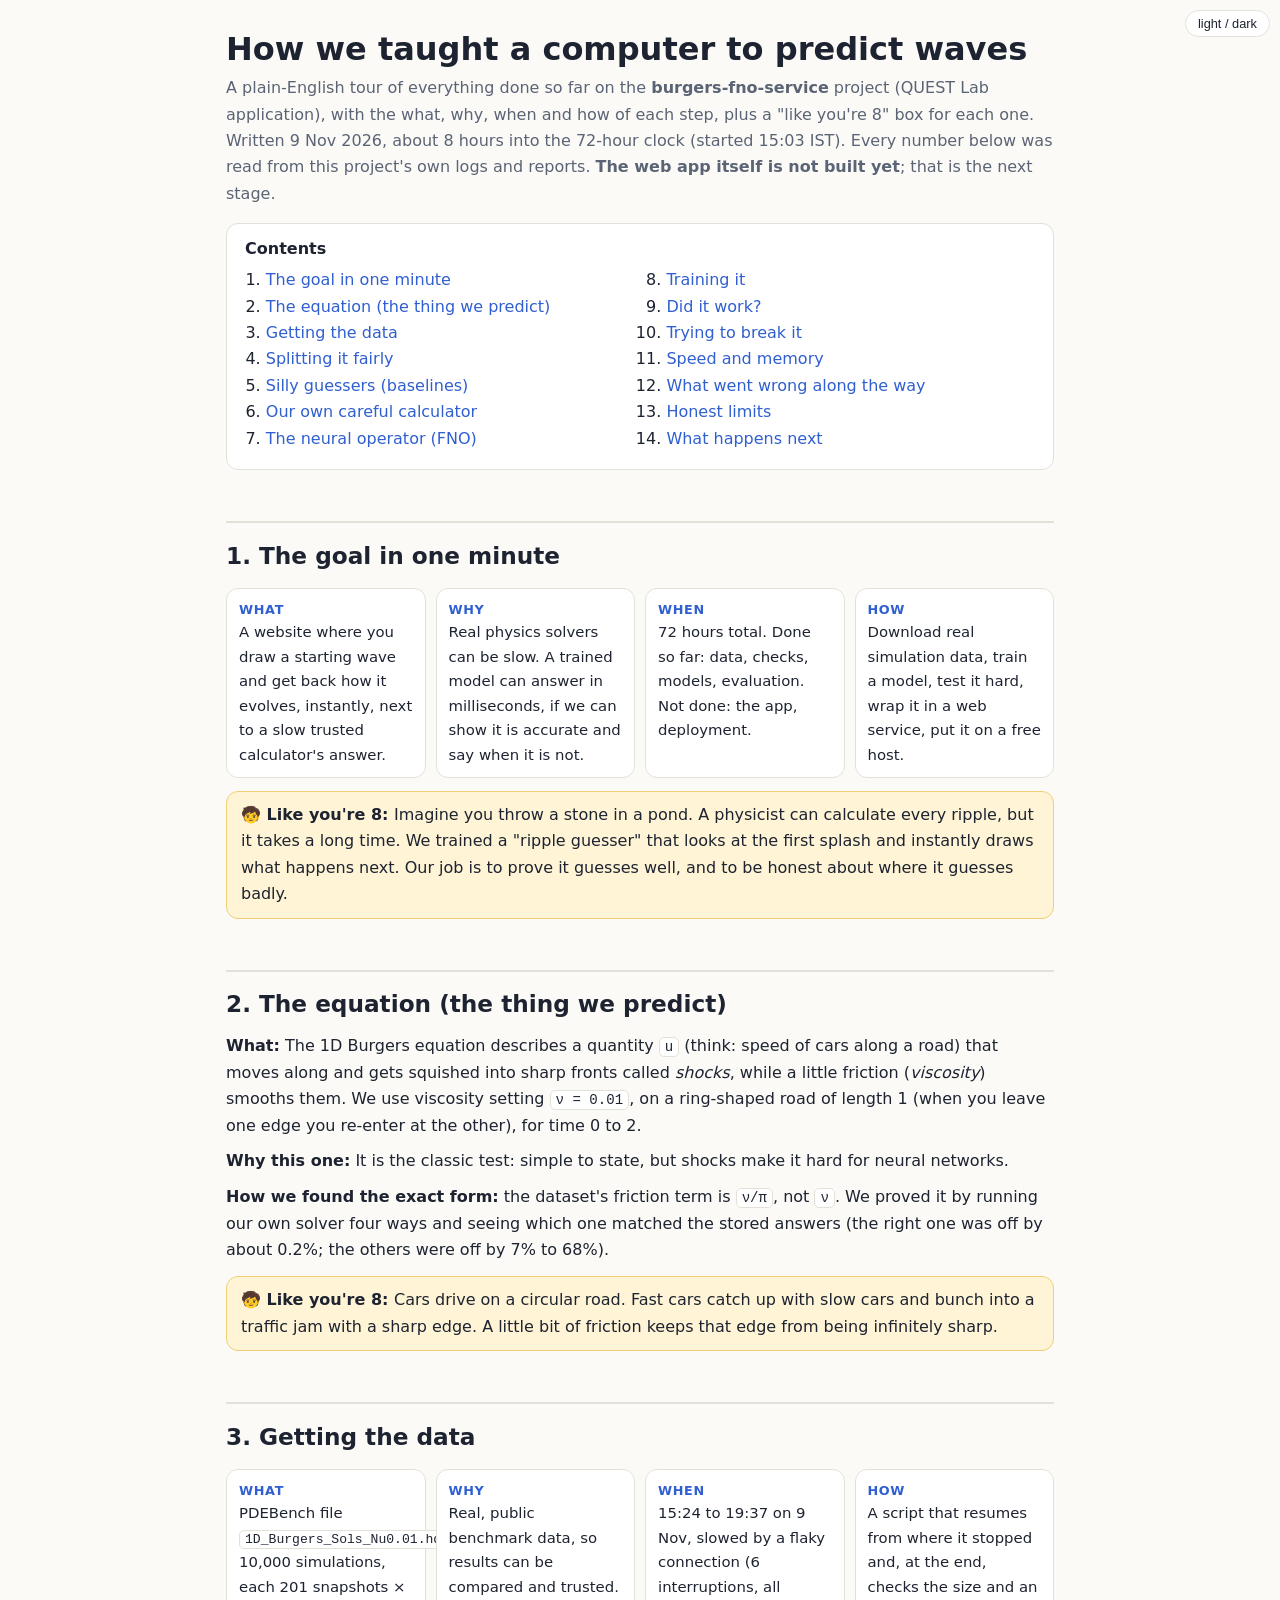
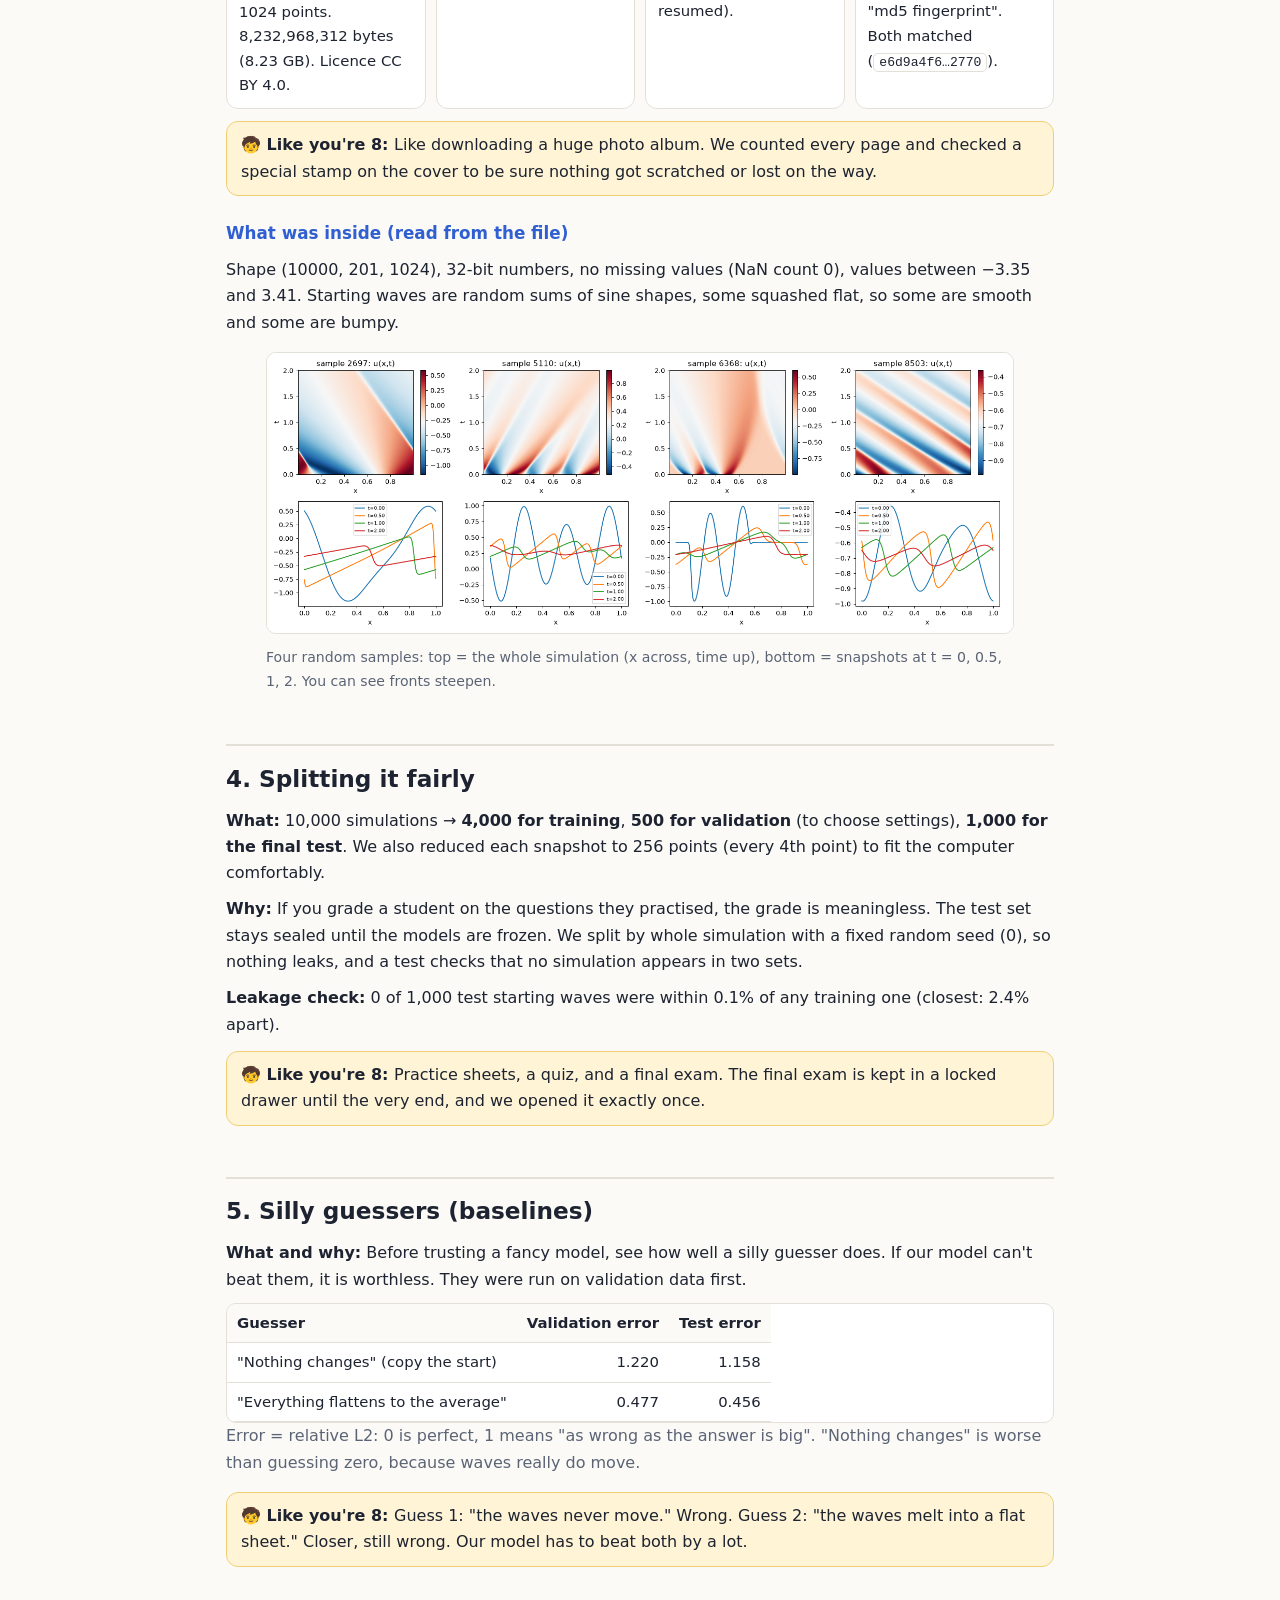
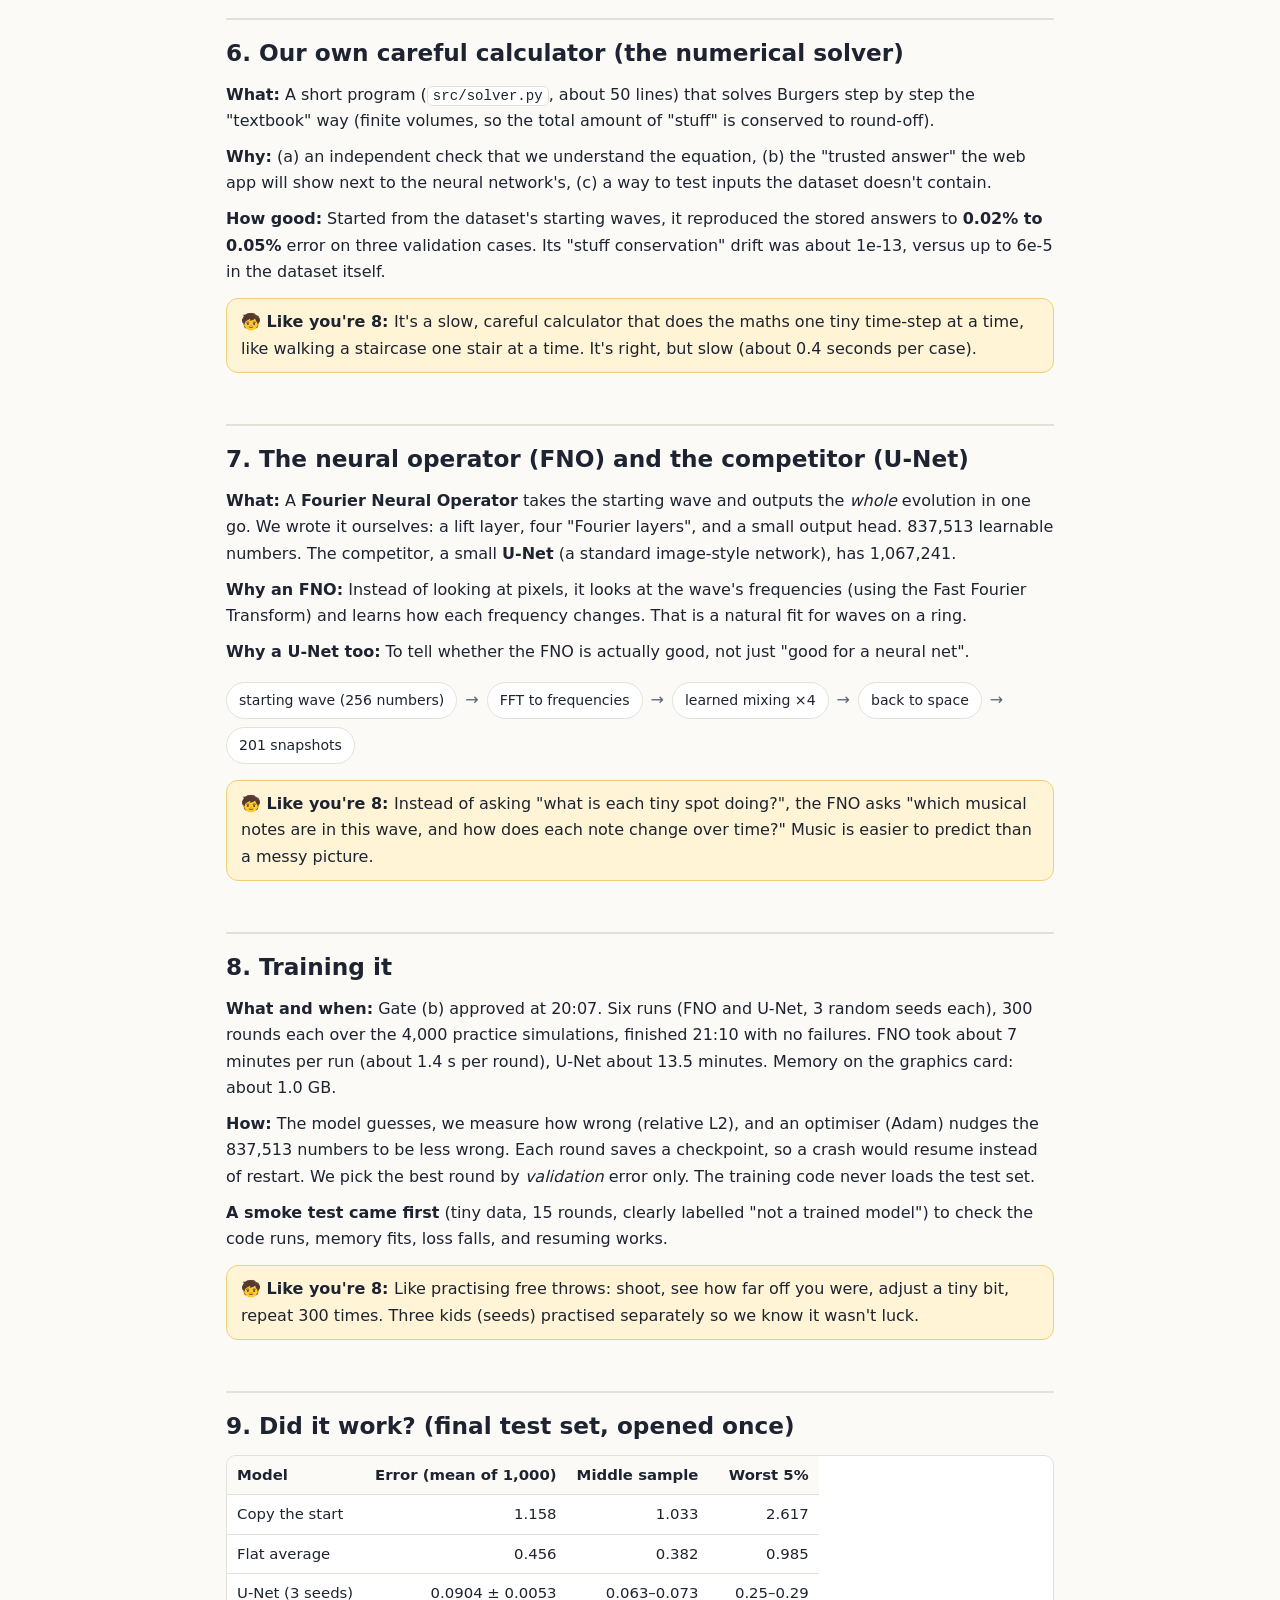
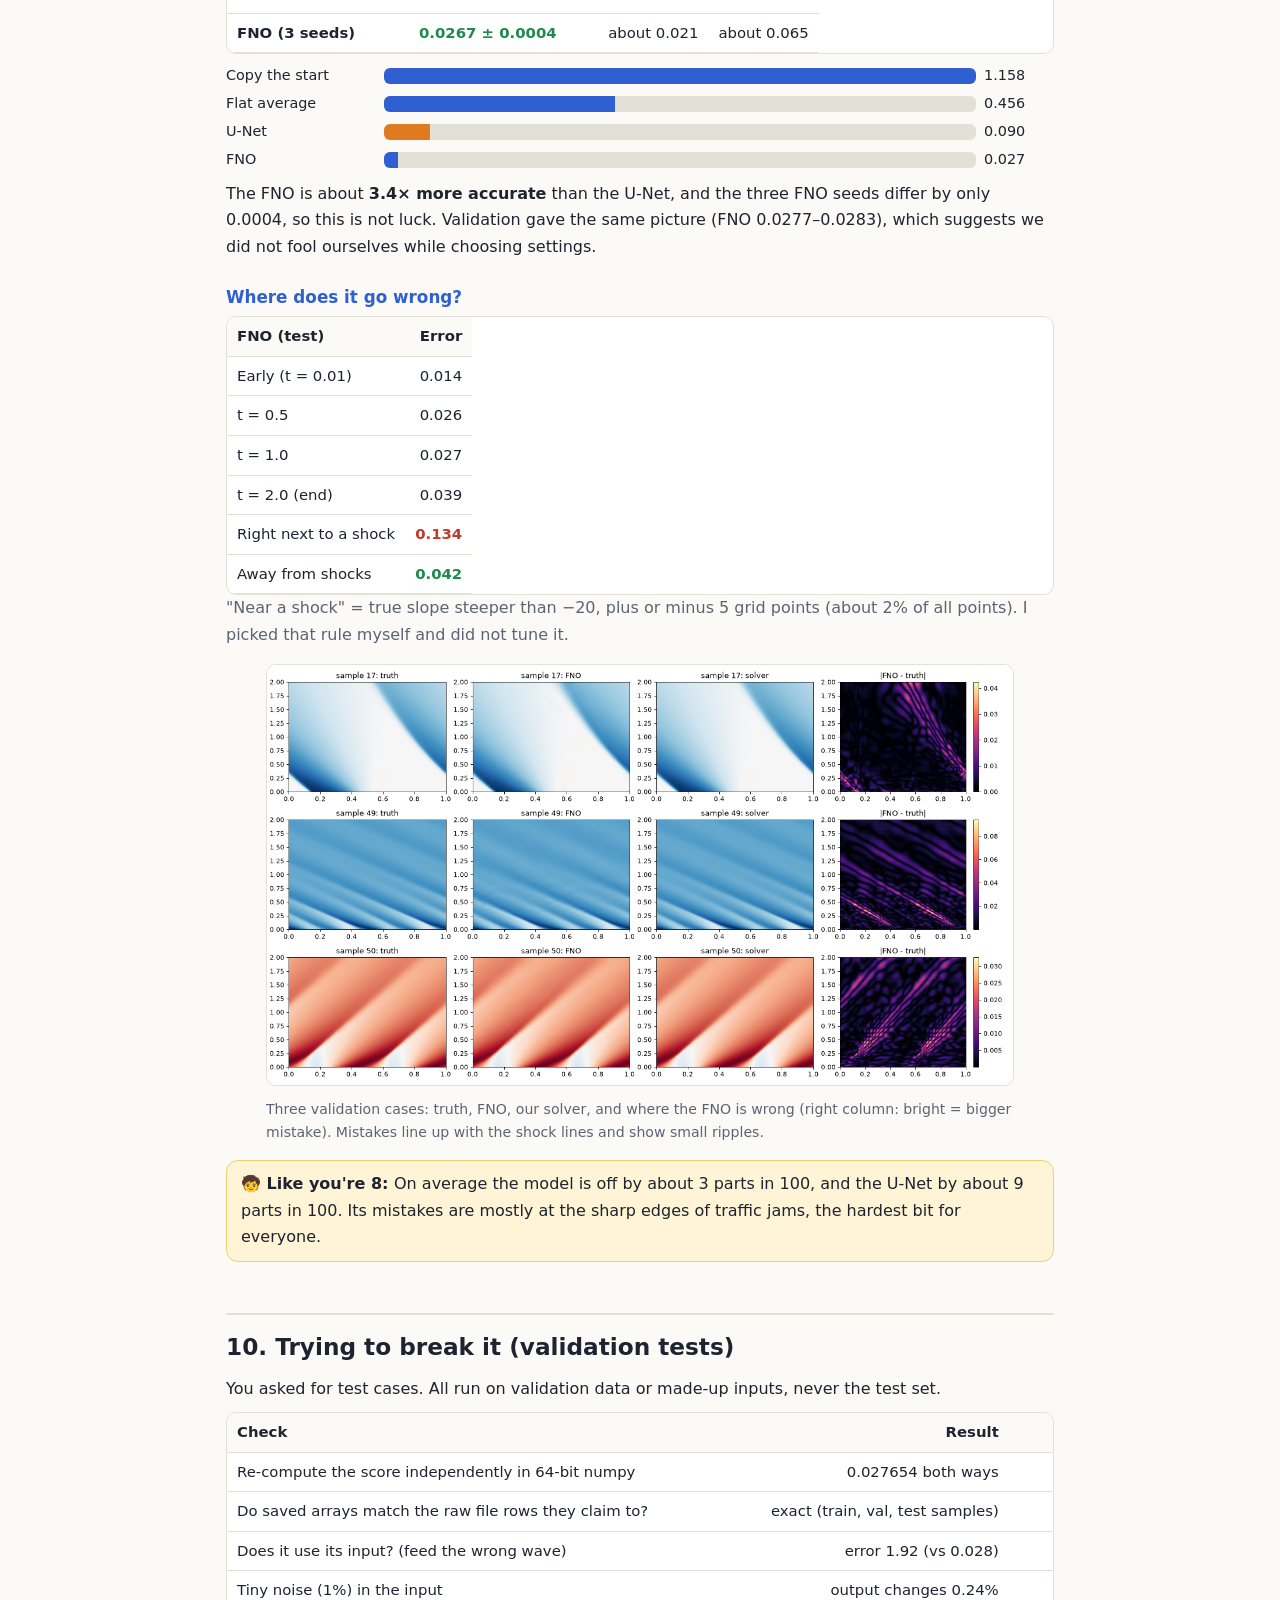
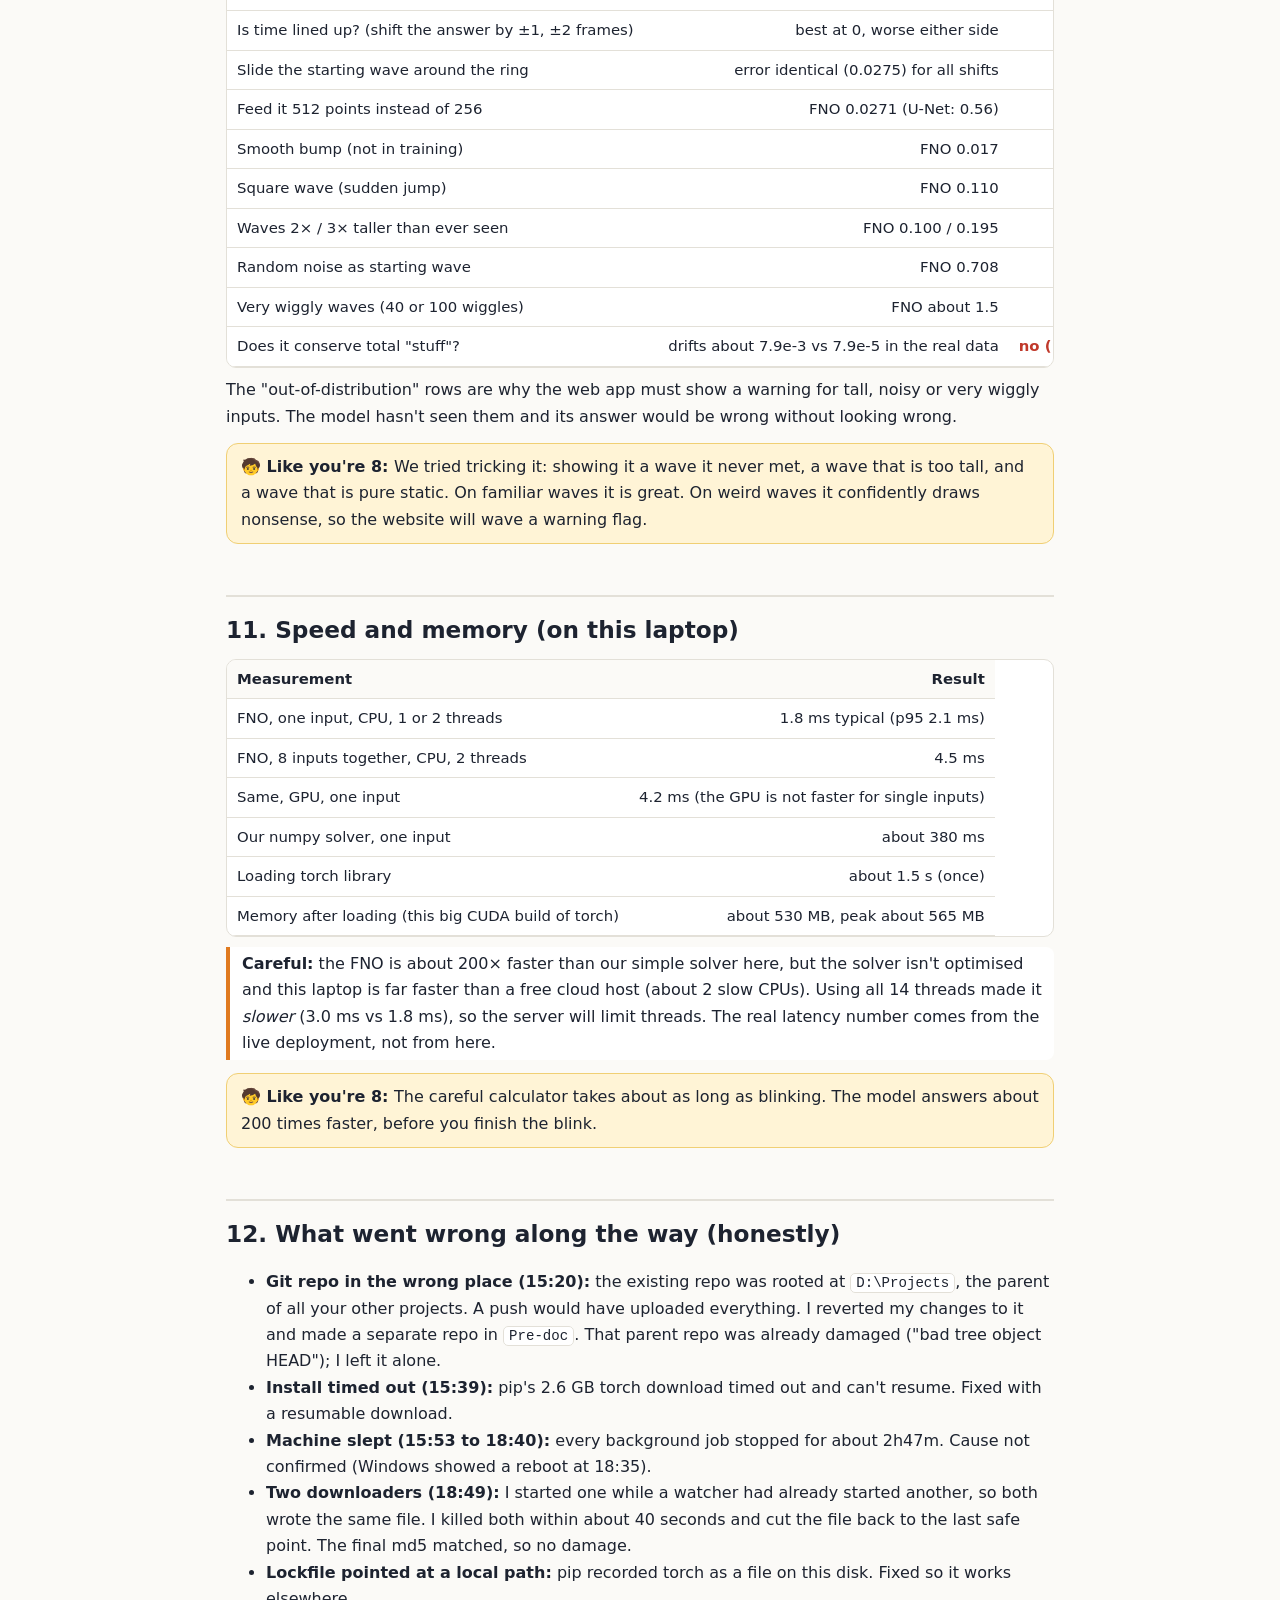
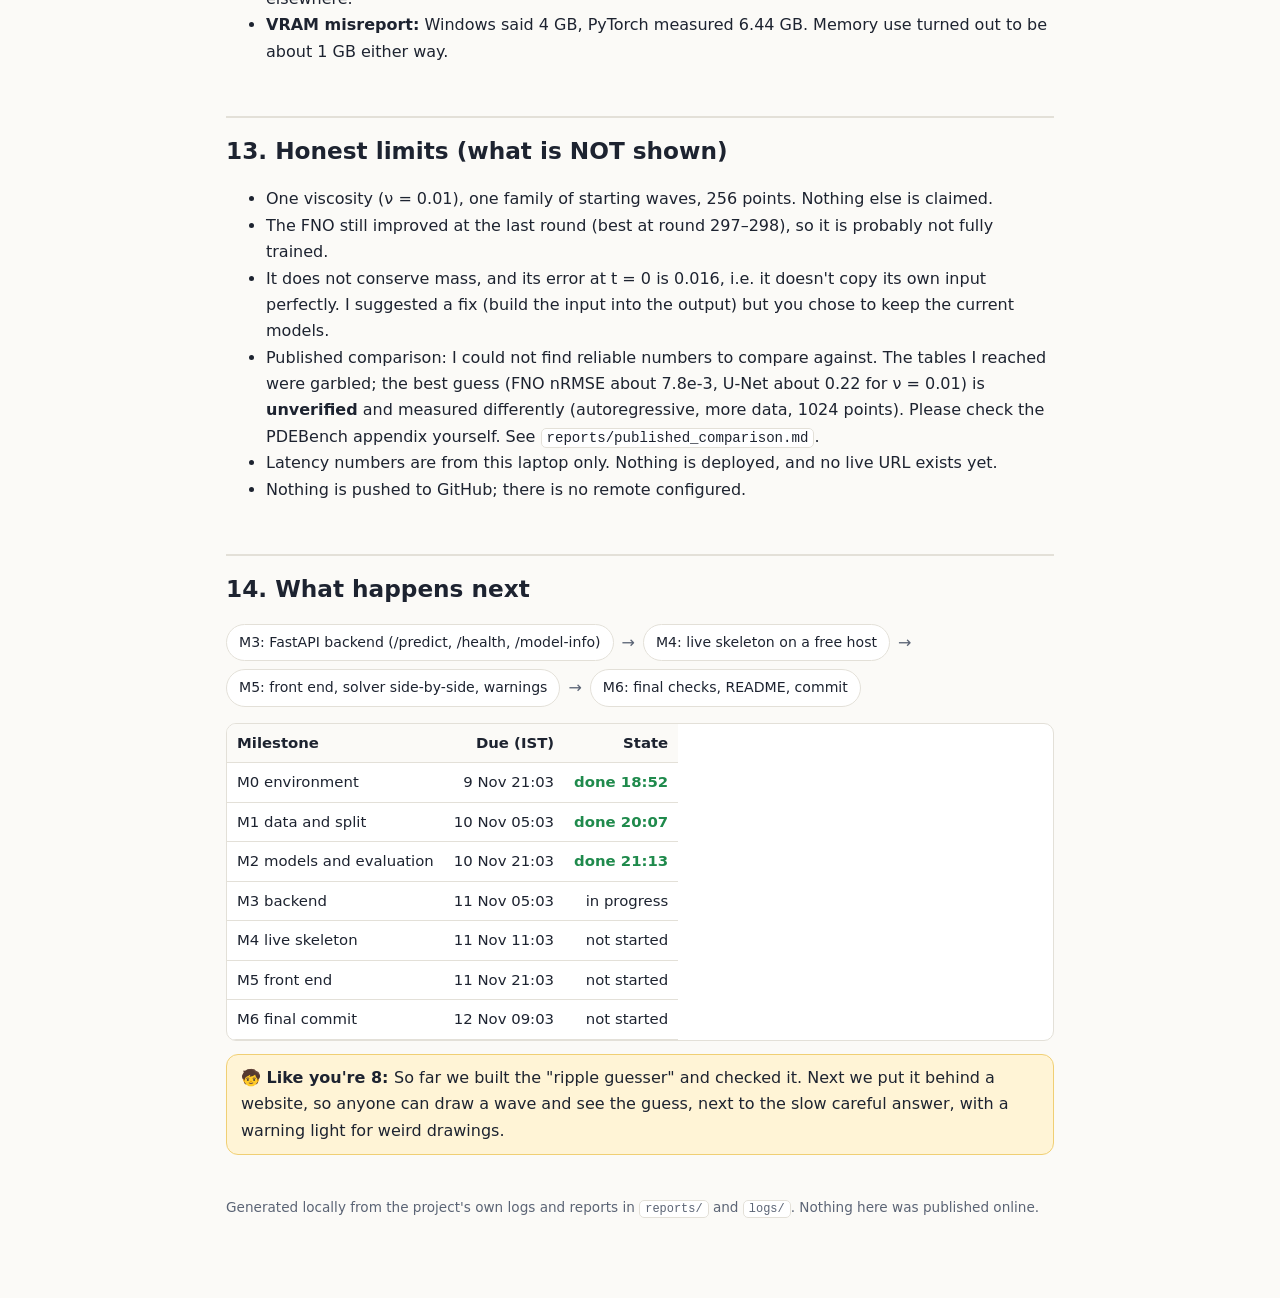
==== docs/process_explained.html @ 0c0c2212 "Add plain-English process explainer (docs/process_explained.html) Co-Authored-By: Claude Sonnet 5.5 " ====
<!doctype html>
<html lang="en">
<head>
<meta charset="utf-8">
<meta name="viewport" content="width=device-width, initial-scale=1">
<title>How We Taught a Computer to Predict Waves</title>
<style>
  :root{
    --bg:#fbfaf7; --card:#ffffff; --ink:#1d2330; --muted:#5b6475; --line:#e3e0d8;
    --brand:#2f5fd0; --brand2:#e07a1f; --good:#1f8a4c; --bad:#c0392b; --kid:#fff4d6; --kidline:#f0cf74;
  }
  @media (prefers-color-scheme: dark){
    :root:not([data-theme="light"]){
      --bg:#14171e; --card:#1c212b; --ink:#e9ecf3; --muted:#a2abbd; --line:#2e3646;
      --brand:#7aa2ff; --brand2:#f0a45a; --good:#5fd08e; --bad:#ff7d6e; --kid:#2b2616; --kidline:#6b5a1f;
    }
  }
  :root[data-theme="dark"]{
    --bg:#14171e; --card:#1c212b; --ink:#e9ecf3; --muted:#a2abbd; --line:#2e3646;
    --brand:#7aa2ff; --brand2:#f0a45a; --good:#5fd08e; --bad:#ff7d6e; --kid:#2b2616; --kidline:#6b5a1f;
  }
  *{box-sizing:border-box}
  body{margin:0;background:var(--bg);color:var(--ink);font:16px/1.65 system-ui,-apple-system,"Segoe UI",Roboto,sans-serif}
  .wrap{max-width:860px;margin:0 auto;padding:24px 16px 80px}
  h1{font-size:2rem;line-height:1.2;margin:.2em 0}
  h2{font-size:1.45rem;margin:2.2em 0 .4em;padding-top:.6em;border-top:2px solid var(--line)}
  h3{font-size:1.05rem;margin:1.4em 0 .3em;color:var(--brand)}
  p{margin:.6em 0}
  .sub{color:var(--muted);margin:0 0 1em}
  .toc{background:var(--card);border:1px solid var(--line);border-radius:12px;padding:12px 18px}
  .toc a{color:var(--brand);text-decoration:none} .toc a:hover{text-decoration:underline}
  .toc ol{margin:.3em 0;padding-left:1.3em;columns:2;column-gap:2em} @media (max-width:640px){.toc ol{columns:1}}
  .kid{background:var(--kid);border:1px solid var(--kidline);border-radius:12px;padding:10px 14px;margin:.8em 0}
  .kid::before{content:"🧒 Like you're 8: ";font-weight:700}
  .grid{display:grid;grid-template-columns:repeat(auto-fit,minmax(190px,1fr));gap:10px;margin:.8em 0}
  .w{background:var(--card);border:1px solid var(--line);border-radius:12px;padding:10px 12px;font-size:.93rem}
  .w b{display:block;color:var(--brand);font-size:.8rem;text-transform:uppercase;letter-spacing:.05em}
  table{border-collapse:collapse;width:100%;background:var(--card);border:1px solid var(--line);border-radius:10px;overflow:hidden;font-size:.93rem;display:block;overflow-x:auto}
  th,td{padding:7px 10px;border-bottom:1px solid var(--line);text-align:right;white-space:nowrap}
  th:first-child,td:first-child{text-align:left} th{background:var(--bg);font-weight:600}
  .good{color:var(--good);font-weight:600} .bad{color:var(--bad);font-weight:600}
  code{background:var(--card);border:1px solid var(--line);border-radius:5px;padding:1px 5px;font-size:.88em}
  .flow{display:flex;flex-wrap:wrap;gap:8px;align-items:center;margin:1em 0}
  .flow span{background:var(--card);border:1px solid var(--line);border-radius:999px;padding:6px 12px;font-size:.88rem}
  .flow i{color:var(--muted);font-style:normal}
  img{max-width:100%;border:1px solid var(--line);border-radius:10px;background:#fff}
  figcaption{color:var(--muted);font-size:.88rem;margin-top:4px}
  .bar{display:grid;grid-template-columns:150px 1fr 70px;gap:8px;align-items:center;margin:4px 0;font-size:.9rem}
  .bar div.t{background:var(--line);border-radius:6px;height:16px;overflow:hidden} .bar div.t div{height:100%;background:var(--brand)}
  .bar.o div.t div{background:var(--brand2)}
  .note{border-left:4px solid var(--brand2);padding:4px 12px;background:var(--card);border-radius:0 8px 8px 0}
  .theme{position:fixed;top:10px;right:10px;background:var(--card);color:var(--ink);border:1px solid var(--line);border-radius:999px;padding:5px 12px;cursor:pointer;font-size:.8rem}
  footer{color:var(--muted);font-size:.85rem;margin-top:3em}
</style>
</head>
<body>
<button class="theme" id="theme" aria-label="Toggle light or dark">light / dark</button>
<div class="wrap">

<h1>How we taught a computer to predict waves</h1>
<p class="sub">A plain-English tour of everything done so far on the <b>burgers-fno-service</b> project (QUEST Lab application), with the what, why, when and how of each step, plus a "like you're 8" box for each one.
Written 9 Nov 2026, about 8 hours into the 72-hour clock (started 15:03 IST). Every number below was read from this project's own logs and reports. <b>The web app itself is not built yet</b>; that is the next stage.</p>

<nav class="toc"><b>Contents</b>
<ol>
<li><a href="#goal">The goal in one minute</a></li>
<li><a href="#equation">The equation (the thing we predict)</a></li>
<li><a href="#data">Getting the data</a></li>
<li><a href="#split">Splitting it fairly</a></li>
<li><a href="#baselines">Silly guessers (baselines)</a></li>
<li><a href="#solver">Our own careful calculator</a></li>
<li><a href="#fno">The neural operator (FNO)</a></li>
<li><a href="#train">Training it</a></li>
<li><a href="#results">Did it work?</a></li>
<li><a href="#tests">Trying to break it</a></li>
<li><a href="#speed">Speed and memory</a></li>
<li><a href="#wrong">What went wrong along the way</a></li>
<li><a href="#limits">Honest limits</a></li>
<li><a href="#next">What happens next</a></li>
</ol></nav>

<h2 id="goal">1. The goal in one minute</h2>
<div class="grid">
  <div class="w"><b>What</b>A website where you draw a starting wave and get back how it evolves, instantly, next to a slow trusted calculator's answer.</div>
  <div class="w"><b>Why</b>Real physics solvers can be slow. A trained model can answer in milliseconds, if we can show it is accurate and say when it is not.</div>
  <div class="w"><b>When</b>72 hours total. Done so far: data, checks, models, evaluation. Not done: the app, deployment.</div>
  <div class="w"><b>How</b>Download real simulation data, train a model, test it hard, wrap it in a web service, put it on a free host.</div>
</div>
<div class="kid">Imagine you throw a stone in a pond. A physicist can calculate every ripple, but it takes a long time. We trained a "ripple guesser" that looks at the first splash and instantly draws what happens next. Our job is to prove it guesses well, and to be honest about where it guesses badly.</div>

<h2 id="equation">2. The equation (the thing we predict)</h2>
<p><b>What:</b> The 1D Burgers equation describes a quantity <code>u</code> (think: speed of cars along a road) that moves along and gets squished into sharp fronts called <em>shocks</em>, while a little friction (<em>viscosity</em>) smooths them. We use viscosity setting <code>ν = 0.01</code>, on a ring-shaped road of length 1 (when you leave one edge you re-enter at the other), for time 0 to 2.</p>
<p><b>Why this one:</b> It is the classic test: simple to state, but shocks make it hard for neural networks.</p>
<p><b>How we found the exact form:</b> the dataset's friction term is <code>ν/π</code>, not <code>ν</code>. We proved it by running our own solver four ways and seeing which one matched the stored answers (the right one was off by about 0.2%; the others were off by 7% to 68%).</p>
<div class="kid">Cars drive on a circular road. Fast cars catch up with slow cars and bunch into a traffic jam with a sharp edge. A little bit of friction keeps that edge from being infinitely sharp.</div>

<h2 id="data">3. Getting the data</h2>
<div class="grid">
  <div class="w"><b>What</b>PDEBench file <code>1D_Burgers_Sols_Nu0.01.hdf5</code>: 10,000 simulations, each 201 snapshots × 1024 points. 8,232,968,312 bytes (8.23 GB). Licence CC BY 4.0.</div>
  <div class="w"><b>Why</b>Real, public benchmark data, so results can be compared and trusted.</div>
  <div class="w"><b>When</b>15:24 to 19:37 on 9 Nov, slowed by a flaky connection (6 interruptions, all resumed).</div>
  <div class="w"><b>How</b>A script that resumes from where it stopped and, at the end, checks the size and an "md5 fingerprint". Both matched (<code>e6d9a4f6…2770</code>).</div>
</div>
<div class="kid">Like downloading a huge photo album. We counted every page and checked a special stamp on the cover to be sure nothing got scratched or lost on the way.</div>
<h3>What was inside (read from the file)</h3>
<p>Shape (10000, 201, 1024), 32-bit numbers, no missing values (NaN count 0), values between −3.35 and 3.41. Starting waves are random sums of sine shapes, some squashed flat, so some are smooth and some are bumpy.</p>
<figure><img src="../reports/samples.png" alt="four example simulations as colour maps with time going up"><figcaption>Four random samples: top = the whole simulation (x across, time up), bottom = snapshots at t = 0, 0.5, 1, 2. You can see fronts steepen.</figcaption></figure>

<h2 id="split">4. Splitting it fairly</h2>
<p><b>What:</b> 10,000 simulations → <b>4,000 for training</b>, <b>500 for validation</b> (to choose settings), <b>1,000 for the final test</b>. We also reduced each snapshot to 256 points (every 4th point) to fit the computer comfortably.</p>
<p><b>Why:</b> If you grade a student on the questions they practised, the grade is meaningless. The test set stays sealed until the models are frozen. We split by whole simulation with a fixed random seed (0), so nothing leaks, and a test checks that no simulation appears in two sets.</p>
<p><b>Leakage check:</b> 0 of 1,000 test starting waves were within 0.1% of any training one (closest: 2.4% apart).</p>
<div class="kid">Practice sheets, a quiz, and a final exam. The final exam is kept in a locked drawer until the very end, and we opened it exactly once.</div>

<h2 id="baselines">5. Silly guessers (baselines)</h2>
<p><b>What and why:</b> Before trusting a fancy model, see how well a silly guesser does. If our model can't beat them, it is worthless. They were run on validation data first.</p>
<table><tr><th>Guesser</th><th>Validation error</th><th>Test error</th></tr>
<tr><td>"Nothing changes" (copy the start)</td><td>1.220</td><td>1.158</td></tr>
<tr><td>"Everything flattens to the average"</td><td>0.477</td><td>0.456</td></tr></table>
<p class="sub">Error = relative L2: 0 is perfect, 1 means "as wrong as the answer is big". "Nothing changes" is worse than guessing zero, because waves really do move.</p>
<div class="kid">Guess 1: "the waves never move." Wrong. Guess 2: "the waves melt into a flat sheet." Closer, still wrong. Our model has to beat both by a lot.</div>

<h2 id="solver">6. Our own careful calculator (the numerical solver)</h2>
<p><b>What:</b> A short program (<code>src/solver.py</code>, about 50 lines) that solves Burgers step by step the "textbook" way (finite volumes, so the total amount of "stuff" is conserved to round-off).</p>
<p><b>Why:</b> (a) an independent check that we understand the equation, (b) the "trusted answer" the web app will show next to the neural network's, (c) a way to test inputs the dataset doesn't contain.</p>
<p><b>How good:</b> Started from the dataset's starting waves, it reproduced the stored answers to <b>0.02% to 0.05%</b> error on three validation cases. Its "stuff conservation" drift was about 1e-13, versus up to 6e-5 in the dataset itself.</p>
<div class="kid">It's a slow, careful calculator that does the maths one tiny time-step at a time, like walking a staircase one stair at a time. It's right, but slow (about 0.4 seconds per case).</div>

<h2 id="fno">7. The neural operator (FNO) and the competitor (U-Net)</h2>
<p><b>What:</b> A <b>Fourier Neural Operator</b> takes the starting wave and outputs the <em>whole</em> evolution in one go. We wrote it ourselves: a lift layer, four "Fourier layers", and a small output head. 837,513 learnable numbers. The competitor, a small <b>U-Net</b> (a standard image-style network), has 1,067,241.</p>
<p><b>Why an FNO:</b> Instead of looking at pixels, it looks at the wave's frequencies (using the Fast Fourier Transform) and learns how each frequency changes. That is a natural fit for waves on a ring.</p>
<p><b>Why a U-Net too:</b> To tell whether the FNO is actually good, not just "good for a neural net".</p>
<div class="flow"><span>starting wave (256 numbers)</span><i>→</i><span>FFT to frequencies</span><i>→</i><span>learned mixing ×4</span><i>→</i><span>back to space</span><i>→</i><span>201 snapshots</span></div>
<div class="kid">Instead of asking "what is each tiny spot doing?", the FNO asks "which musical notes are in this wave, and how does each note change over time?" Music is easier to predict than a messy picture.</div>

<h2 id="train">8. Training it</h2>
<p><b>What and when:</b> Gate (b) approved at 20:07. Six runs (FNO and U-Net, 3 random seeds each), 300 rounds each over the 4,000 practice simulations, finished 21:10 with no failures. FNO took about 7 minutes per run (about 1.4 s per round), U-Net about 13.5 minutes. Memory on the graphics card: about 1.0 GB.</p>
<p><b>How:</b> The model guesses, we measure how wrong (relative L2), and an optimiser (Adam) nudges the 837,513 numbers to be less wrong. Each round saves a checkpoint, so a crash would resume instead of restart. We pick the best round by <em>validation</em> error only. The training code never loads the test set.</p>
<p><b>A smoke test came first</b> (tiny data, 15 rounds, clearly labelled "not a trained model") to check the code runs, memory fits, loss falls, and resuming works.</p>
<div class="kid">Like practising free throws: shoot, see how far off you were, adjust a tiny bit, repeat 300 times. Three kids (seeds) practised separately so we know it wasn't luck.</div>

<h2 id="results">9. Did it work? (final test set, opened once)</h2>
<table>
<tr><th>Model</th><th>Error (mean of 1,000)</th><th>Middle sample</th><th>Worst 5%</th></tr>
<tr><td>Copy the start</td><td>1.158</td><td>1.033</td><td>2.617</td></tr>
<tr><td>Flat average</td><td>0.456</td><td>0.382</td><td>0.985</td></tr>
<tr><td>U-Net (3 seeds)</td><td>0.0904 ± 0.0053</td><td>0.063–0.073</td><td>0.25–0.29</td></tr>
<tr><td><b>FNO (3 seeds)</b></td><td class="good">0.0267 ± 0.0004</td><td>about 0.021</td><td>about 0.065</td></tr>
</table>
<div style="margin-top:10px">
<div class="bar"><span>Copy the start</span><div class="t"><div style="width:100%"></div></div><span>1.158</span></div>
<div class="bar"><span>Flat average</span><div class="t"><div style="width:39%"></div></div><span>0.456</span></div>
<div class="bar o"><span>U-Net</span><div class="t"><div style="width:7.8%"></div></div><span>0.090</span></div>
<div class="bar"><span>FNO</span><div class="t"><div style="width:2.3%"></div></div><span>0.027</span></div>
</div>
<p>The FNO is about <b>3.4× more accurate</b> than the U-Net, and the three FNO seeds differ by only 0.0004, so this is not luck. Validation gave the same picture (FNO 0.0277–0.0283), which suggests we did not fool ourselves while choosing settings.</p>
<h3>Where does it go wrong?</h3>
<table>
<tr><th>FNO (test)</th><th>Error</th></tr>
<tr><td>Early (t = 0.01)</td><td>0.014</td></tr><tr><td>t = 0.5</td><td>0.026</td></tr><tr><td>t = 1.0</td><td>0.027</td></tr><tr><td>t = 2.0 (end)</td><td>0.039</td></tr>
<tr><td>Right next to a shock</td><td class="bad">0.134</td></tr><tr><td>Away from shocks</td><td class="good">0.042</td></tr>
</table>
<p class="sub">"Near a shock" = true slope steeper than −20, plus or minus 5 grid points (about 2% of all points). I picked that rule myself and did not tune it.</p>
<figure><img src="../reports/spotcheck.png" alt="truth, FNO, solver and error for three validation samples"><figcaption>Three validation cases: truth, FNO, our solver, and where the FNO is wrong (right column: bright = bigger mistake). Mistakes line up with the shock lines and show small ripples.</figcaption></figure>
<div class="kid">On average the model is off by about 3 parts in 100, and the U-Net by about 9 parts in 100. Its mistakes are mostly at the sharp edges of traffic jams, the hardest bit for everyone.</div>

<h2 id="tests">10. Trying to break it (validation tests)</h2>
<p>You asked for test cases. All run on validation data or made-up inputs, never the test set.</p>
<table>
<tr><th>Check</th><th>Result</th><th>Verdict</th></tr>
<tr><td>Re-compute the score independently in 64-bit numpy</td><td>0.027654 both ways</td><td class="good">pass</td></tr>
<tr><td>Do saved arrays match the raw file rows they claim to?</td><td>exact (train, val, test samples)</td><td class="good">pass</td></tr>
<tr><td>Does it use its input? (feed the wrong wave)</td><td>error 1.92 (vs 0.028)</td><td class="good">pass</td></tr>
<tr><td>Tiny noise (1%) in the input</td><td>output changes 0.24%</td><td class="good">stable</td></tr>
<tr><td>Is time lined up? (shift the answer by ±1, ±2 frames)</td><td>best at 0, worse either side</td><td class="good">pass</td></tr>
<tr><td>Slide the starting wave around the ring</td><td>error identical (0.0275) for all shifts</td><td class="good">pass</td></tr>
<tr><td>Feed it 512 points instead of 256</td><td>FNO 0.0271 (U-Net: 0.56)</td><td class="good">FNO fine</td></tr>
<tr><td>Smooth bump (not in training)</td><td>FNO 0.017</td><td class="good">fine</td></tr>
<tr><td>Square wave (sudden jump)</td><td>FNO 0.110</td><td class="bad">4× worse</td></tr>
<tr><td>Waves 2× / 3× taller than ever seen</td><td>FNO 0.100 / 0.195</td><td class="bad">degrades</td></tr>
<tr><td>Random noise as starting wave</td><td>FNO 0.708</td><td class="bad">fails</td></tr>
<tr><td>Very wiggly waves (40 or 100 wiggles)</td><td>FNO about 1.5</td><td class="bad">fails badly</td></tr>
<tr><td>Does it conserve total "stuff"?</td><td>drifts about 7.9e-3 vs 7.9e-5 in the real data</td><td class="bad">no (100× more drift)</td></tr>
</table>
<p>The "out-of-distribution" rows are why the web app must show a warning for tall, noisy or very wiggly inputs. The model hasn't seen them and its answer would be wrong without looking wrong.</p>
<div class="kid">We tried tricking it: showing it a wave it never met, a wave that is too tall, and a wave that is pure static. On familiar waves it is great. On weird waves it confidently draws nonsense, so the website will wave a warning flag.</div>

<h2 id="speed">11. Speed and memory (on this laptop)</h2>
<table>
<tr><th>Measurement</th><th>Result</th></tr>
<tr><td>FNO, one input, CPU, 1 or 2 threads</td><td>1.8 ms typical (p95 2.1 ms)</td></tr>
<tr><td>FNO, 8 inputs together, CPU, 2 threads</td><td>4.5 ms</td></tr>
<tr><td>Same, GPU, one input</td><td>4.2 ms (the GPU is not faster for single inputs)</td></tr>
<tr><td>Our numpy solver, one input</td><td>about 380 ms</td></tr>
<tr><td>Loading torch library</td><td>about 1.5 s (once)</td></tr>
<tr><td>Memory after loading (this big CUDA build of torch)</td><td>about 530 MB, peak about 565 MB</td></tr>
</table>
<p class="note"><b>Careful:</b> the FNO is about 200× faster than our simple solver here, but the solver isn't optimised and this laptop is far faster than a free cloud host (about 2 slow CPUs). Using all 14 threads made it <em>slower</em> (3.0 ms vs 1.8 ms), so the server will limit threads. The real latency number comes from the live deployment, not from here.</p>
<div class="kid">The careful calculator takes about as long as blinking. The model answers about 200 times faster, before you finish the blink.</div>

<h2 id="wrong">12. What went wrong along the way (honestly)</h2>
<ul>
<li><b>Git repo in the wrong place (15:20):</b> the existing repo was rooted at <code>D:\Projects</code>, the parent of all your other projects. A push would have uploaded everything. I reverted my changes to it and made a separate repo in <code>Pre-doc</code>. That parent repo was already damaged ("bad tree object HEAD"); I left it alone.</li>
<li><b>Install timed out (15:39):</b> pip's 2.6 GB torch download timed out and can't resume. Fixed with a resumable download.</li>
<li><b>Machine slept (15:53 to 18:40):</b> every background job stopped for about 2h47m. Cause not confirmed (Windows showed a reboot at 18:35).</li>
<li><b>Two downloaders (18:49):</b> I started one while a watcher had already started another, so both wrote the same file. I killed both within about 40 seconds and cut the file back to the last safe point. The final md5 matched, so no damage.</li>
<li><b>Lockfile pointed at a local path:</b> pip recorded torch as a file on this disk. Fixed so it works elsewhere.</li>
<li><b>VRAM misreport:</b> Windows said 4 GB, PyTorch measured 6.44 GB. Memory use turned out to be about 1 GB either way.</li>
</ul>

<h2 id="limits">13. Honest limits (what is NOT shown)</h2>
<ul>
<li>One viscosity (ν = 0.01), one family of starting waves, 256 points. Nothing else is claimed.</li>
<li>The FNO still improved at the last round (best at round 297–298), so it is probably not fully trained.</li>
<li>It does not conserve mass, and its error at t = 0 is 0.016, i.e. it doesn't copy its own input perfectly. I suggested a fix (build the input into the output) but you chose to keep the current models.</li>
<li>Published comparison: I could not find reliable numbers to compare against. The tables I reached were garbled; the best guess (FNO nRMSE about 7.8e-3, U-Net about 0.22 for ν = 0.01) is <b>unverified</b> and measured differently (autoregressive, more data, 1024 points). Please check the PDEBench appendix yourself. See <code>reports/published_comparison.md</code>.</li>
<li>Latency numbers are from this laptop only. Nothing is deployed, and no live URL exists yet.</li>
<li>Nothing is pushed to GitHub; there is no remote configured.</li>
</ul>

<h2 id="next">14. What happens next</h2>
<div class="flow"><span>M3: FastAPI backend (/predict, /health, /model-info)</span><i>→</i><span>M4: live skeleton on a free host</span><i>→</i><span>M5: front end, solver side-by-side, warnings</span><i>→</i><span>M6: final checks, README, commit</span></div>
<table><tr><th>Milestone</th><th>Due (IST)</th><th>State</th></tr>
<tr><td>M0 environment</td><td>9 Nov 21:03</td><td class="good">done 18:52</td></tr>
<tr><td>M1 data and split</td><td>10 Nov 05:03</td><td class="good">done 20:07</td></tr>
<tr><td>M2 models and evaluation</td><td>10 Nov 21:03</td><td class="good">done 21:13</td></tr>
<tr><td>M3 backend</td><td>11 Nov 05:03</td><td>in progress</td></tr>
<tr><td>M4 live skeleton</td><td>11 Nov 11:03</td><td>not started</td></tr>
<tr><td>M5 front end</td><td>11 Nov 21:03</td><td>not started</td></tr>
<tr><td>M6 final commit</td><td>12 Nov 09:03</td><td>not started</td></tr></table>
<div class="kid">So far we built the "ripple guesser" and checked it. Next we put it behind a website, so anyone can draw a wave and see the guess, next to the slow careful answer, with a warning light for weird drawings.</div>

<footer>Generated locally from the project's own logs and reports in <code>reports/</code> and <code>logs/</code>. Nothing here was published online.</footer>
</div>
<script>
  (function(){
    var b=document.getElementById('theme'), r=document.documentElement;
    try{var s=localStorage.getItem('theme'); if(s) r.setAttribute('data-theme',s);}catch(e){}
    b.addEventListener('click',function(){
      var dark = r.getAttribute('data-theme')==='dark' || (!r.getAttribute('data-theme') && matchMedia('(prefers-color-scheme: dark)').matches);
      var n = dark ? 'light' : 'dark'; r.setAttribute('data-theme', n);
      try{localStorage.setItem('theme', n);}catch(e){}
    });
  })();
</script>
</body>
</html>
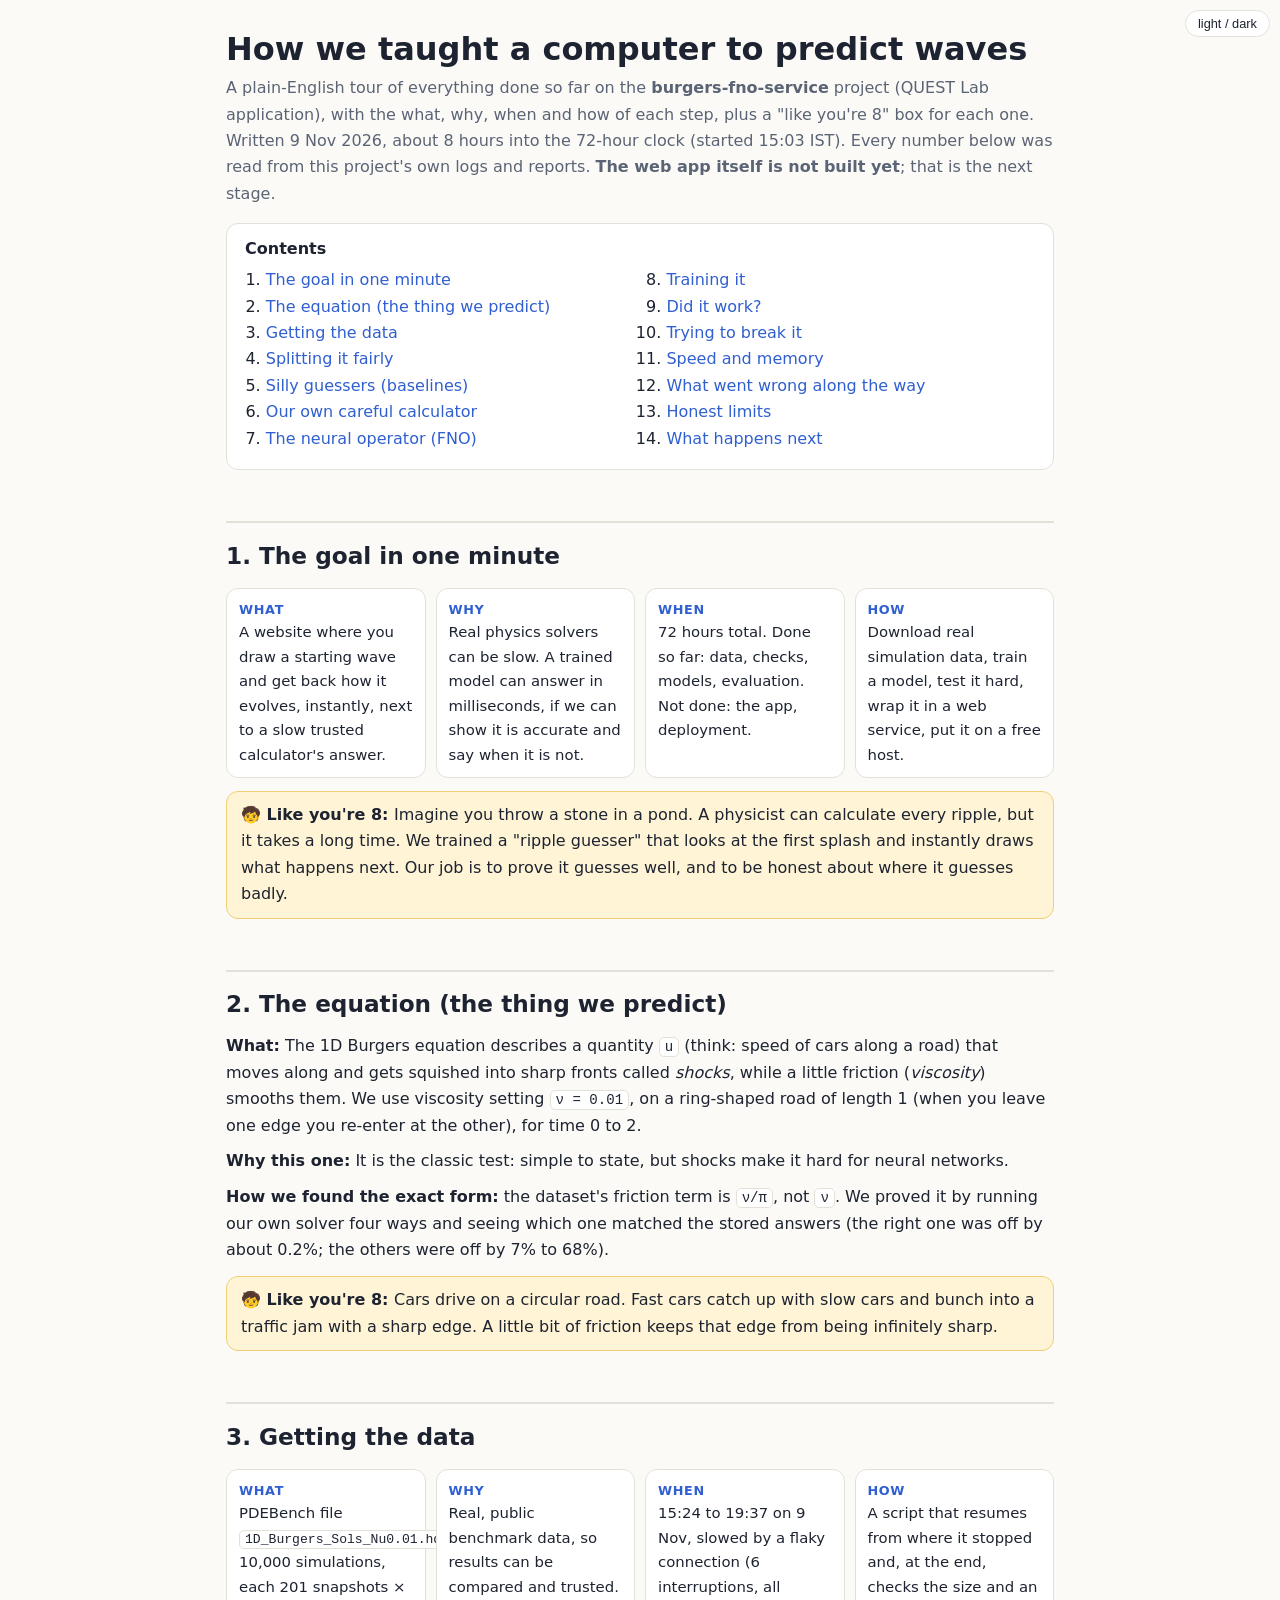
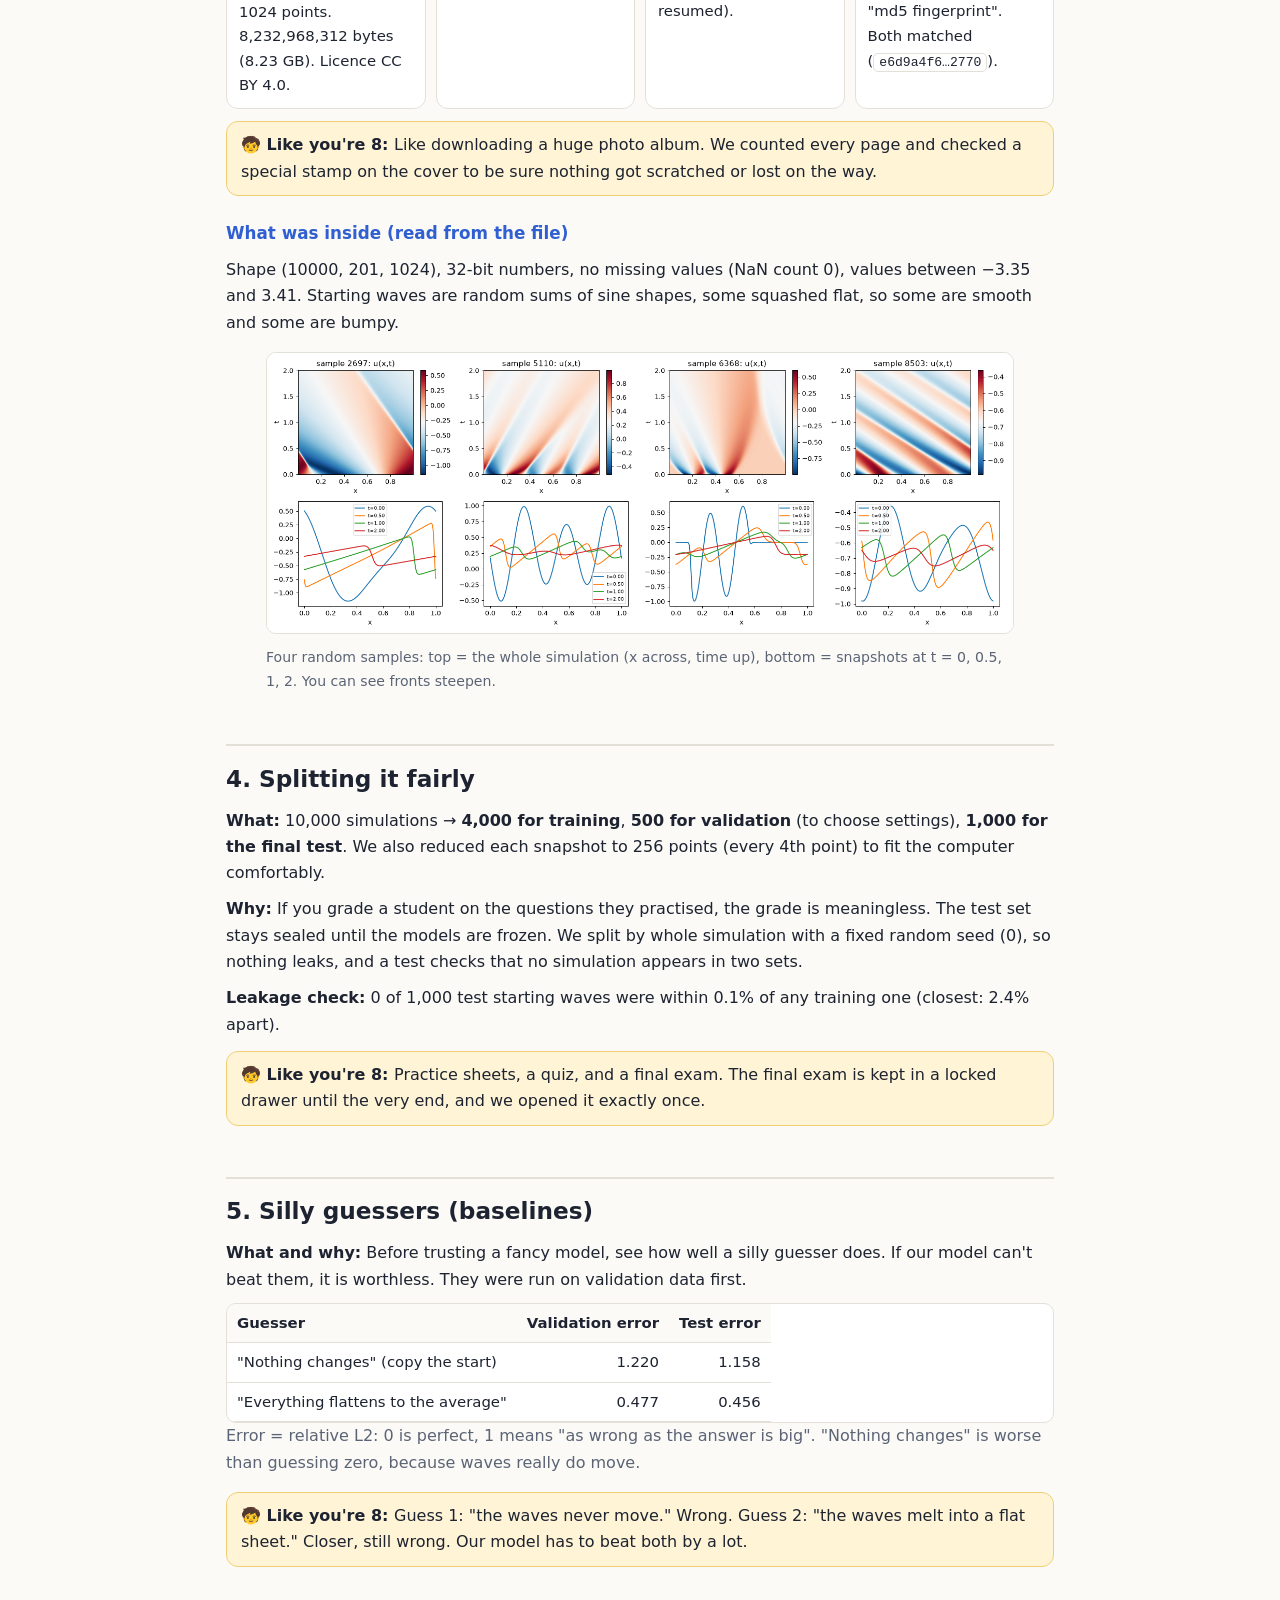
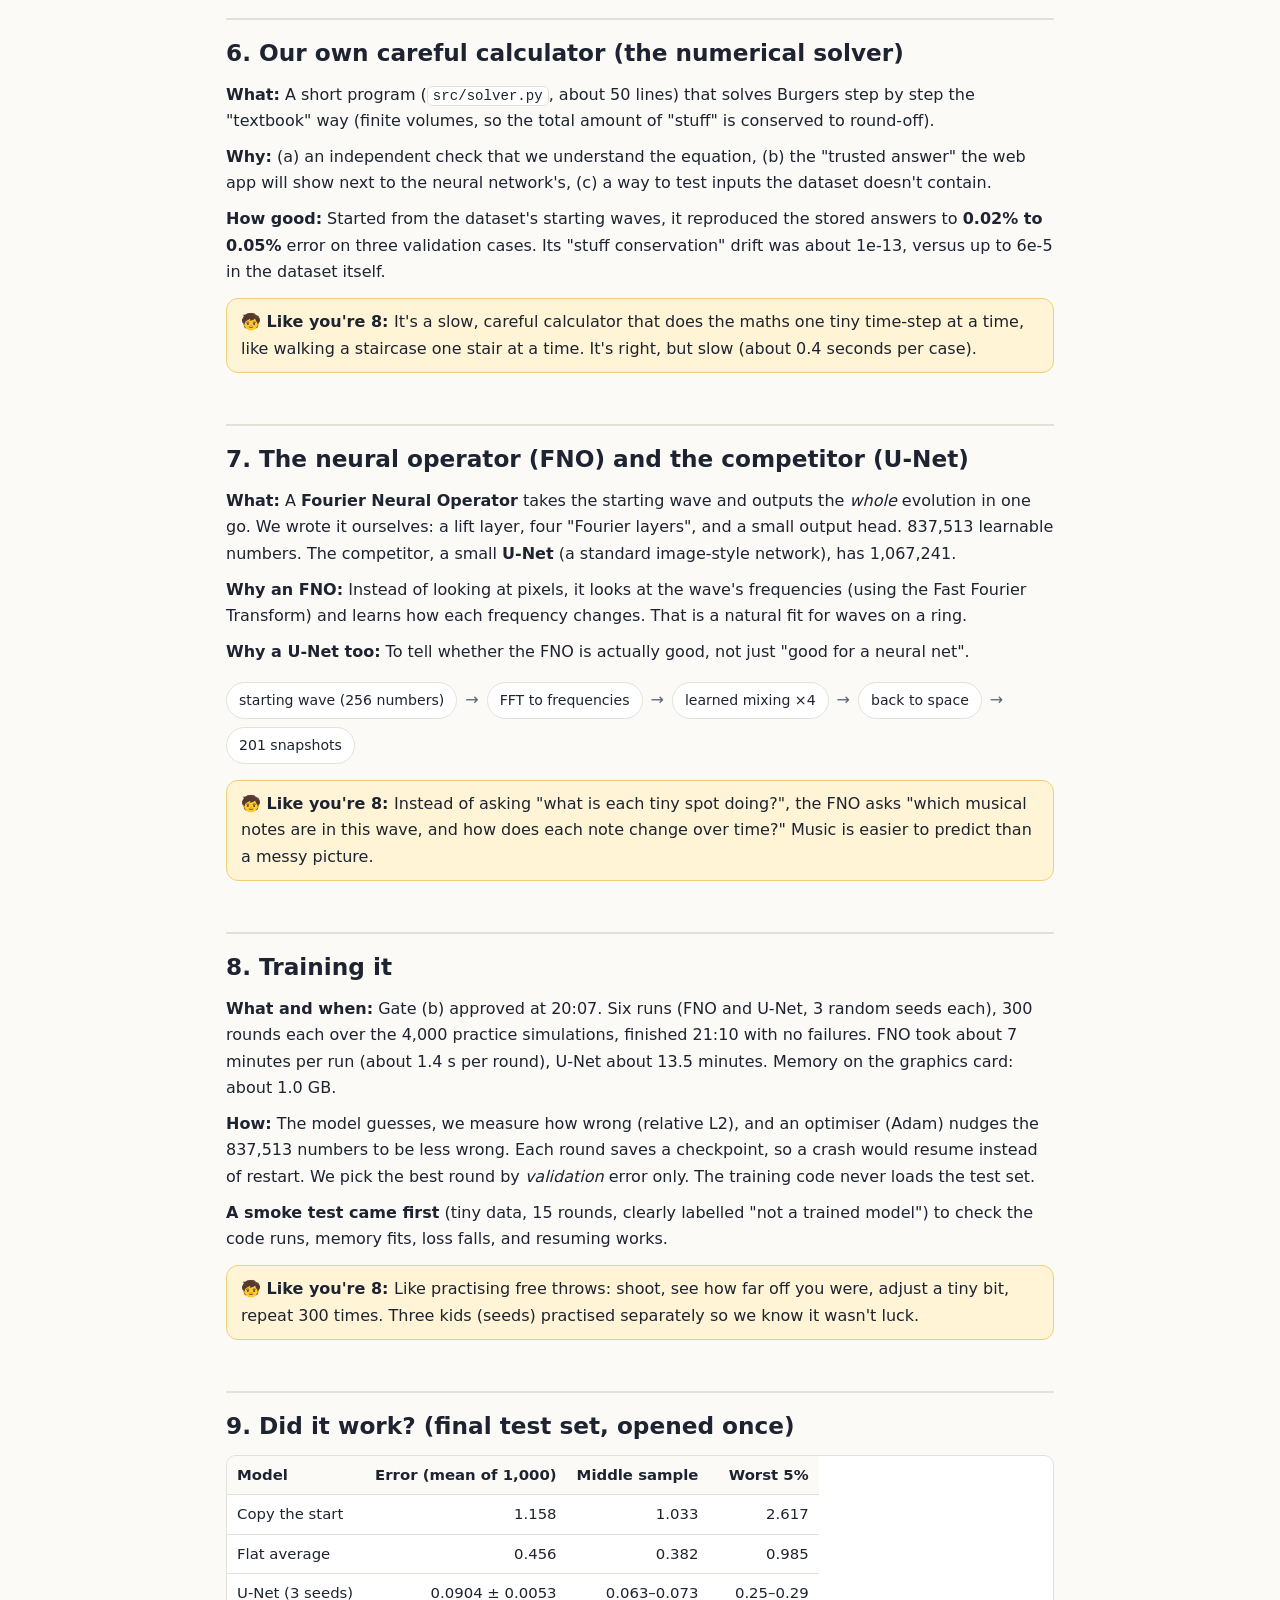
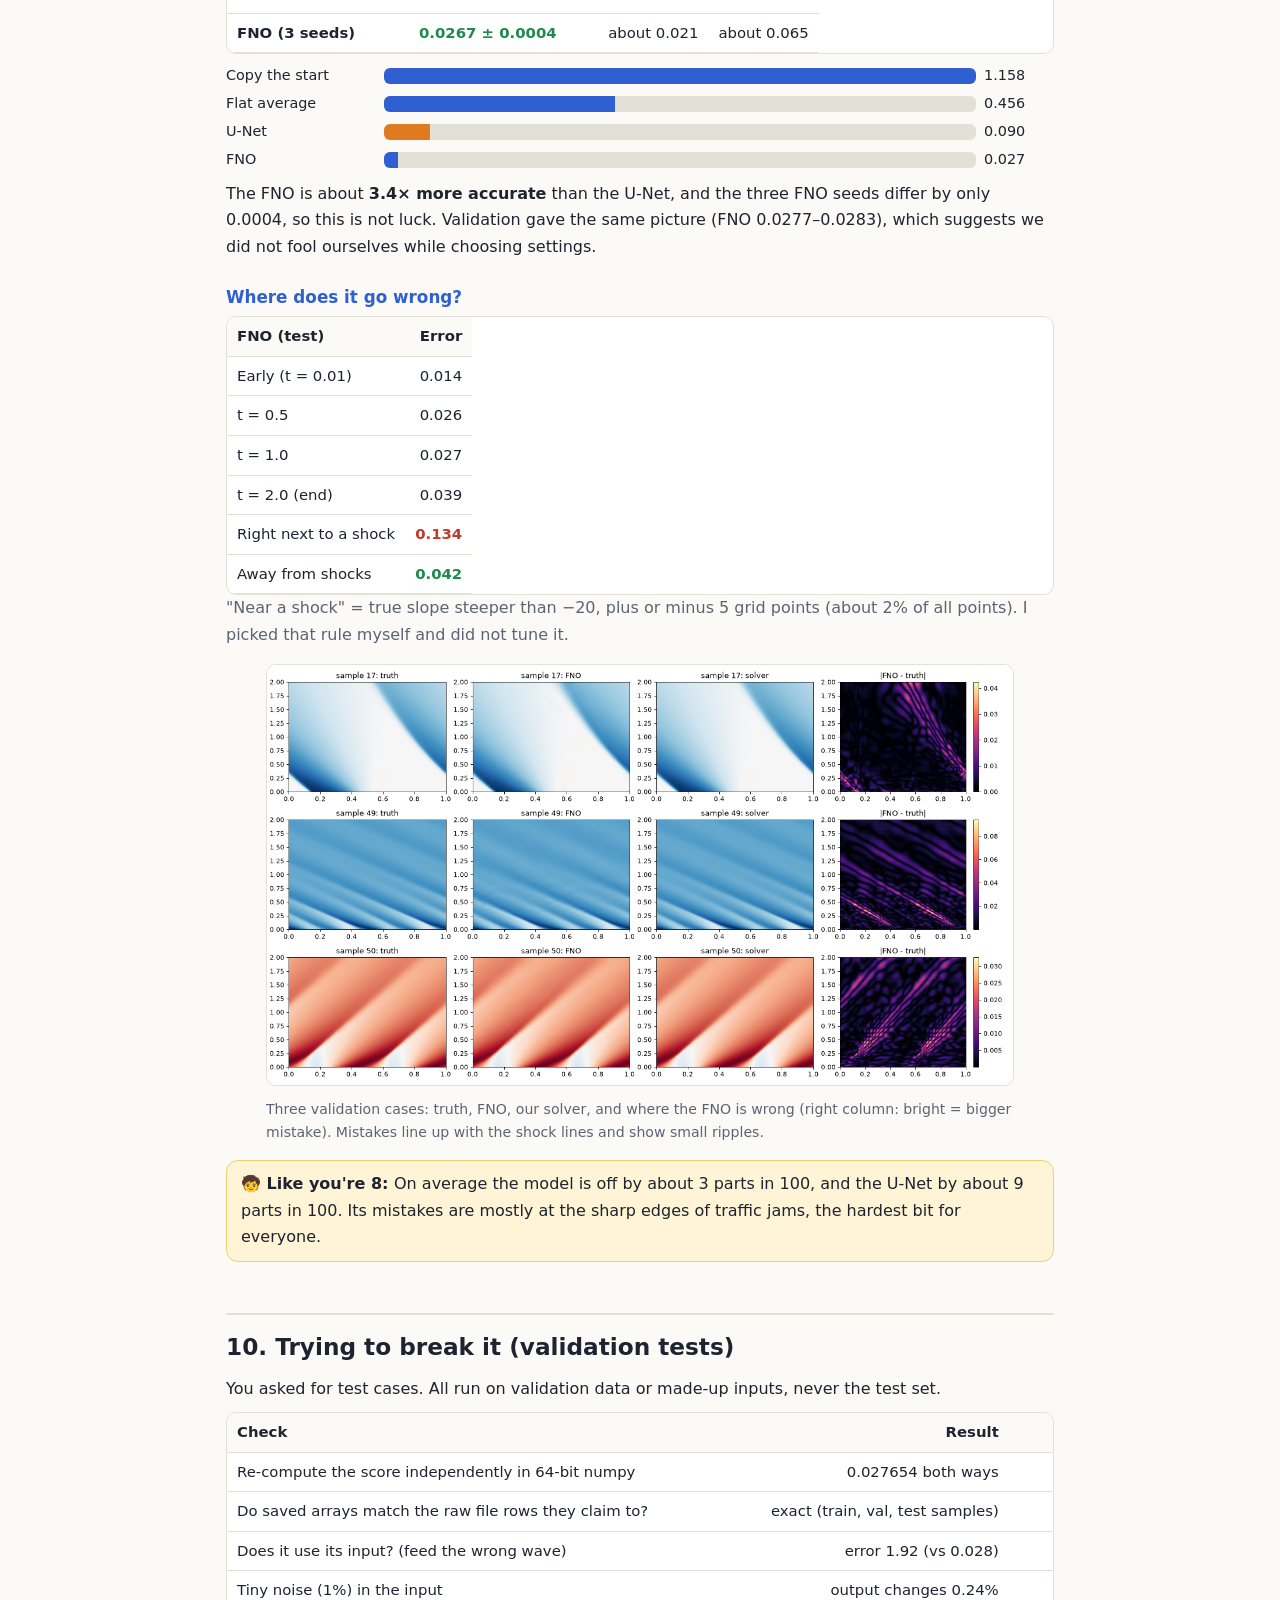
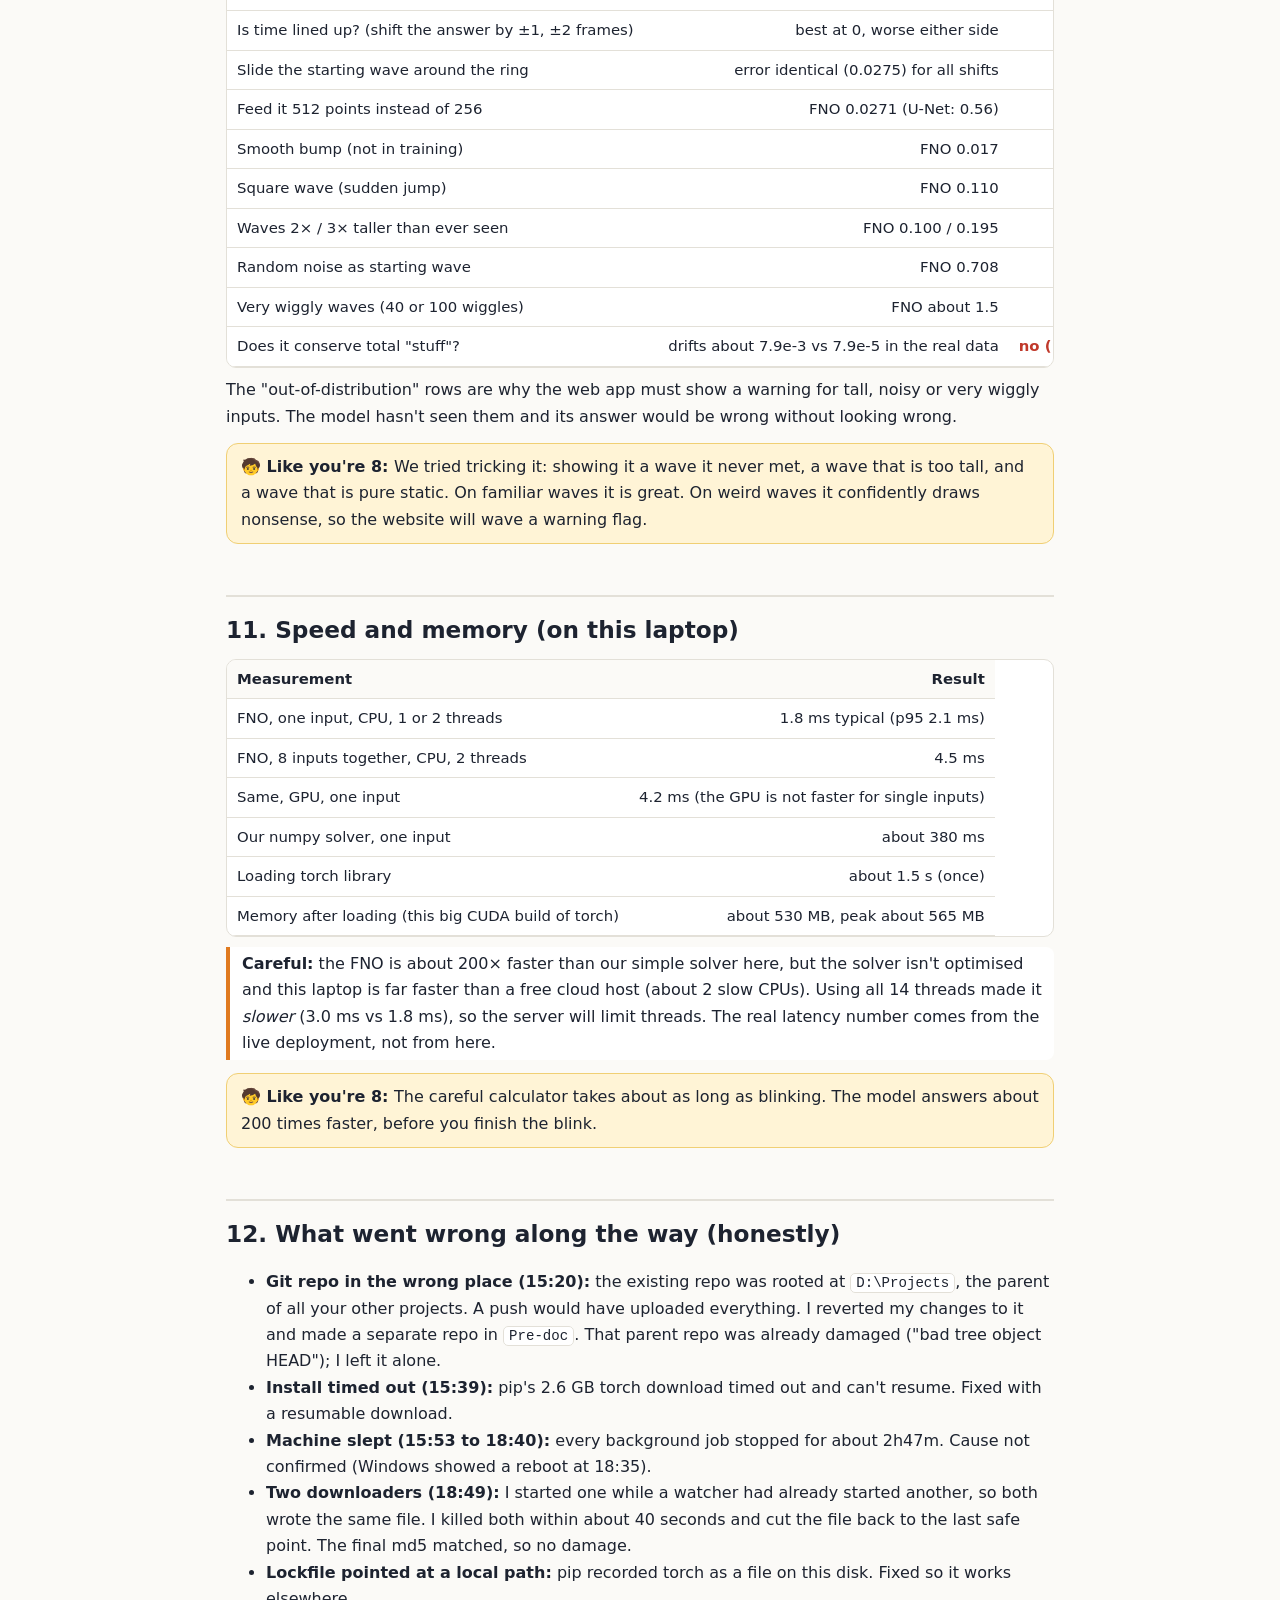
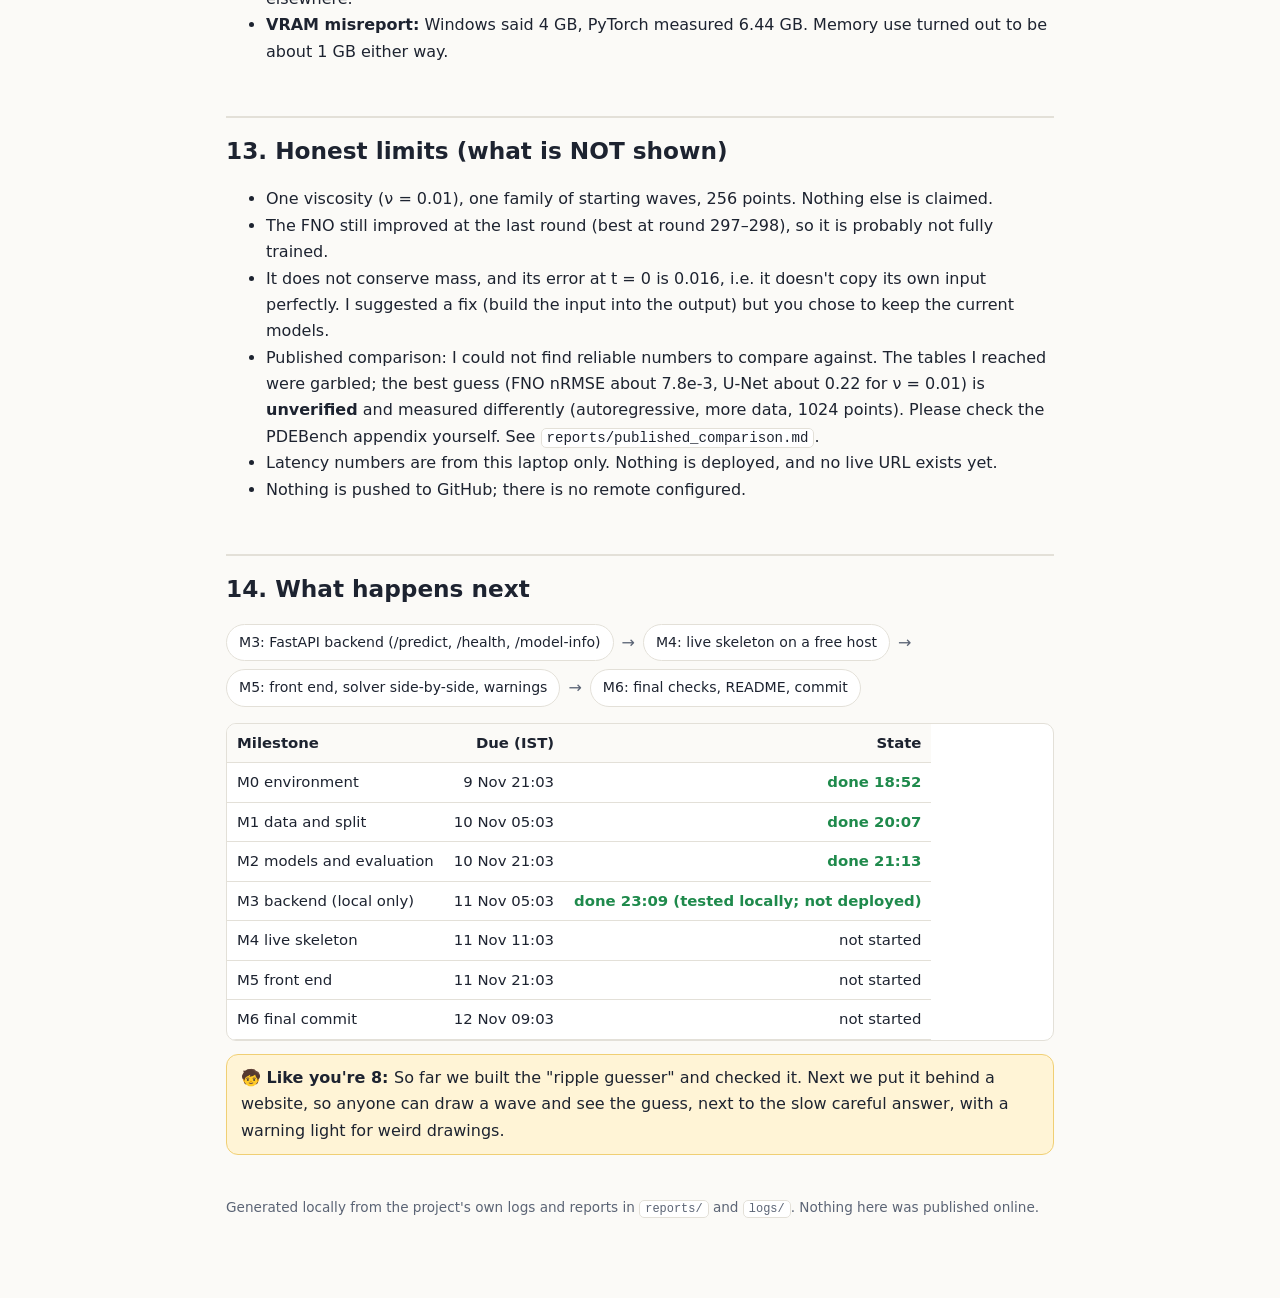
==== commit c2eec2f0: "Explainer: mark M3 done (local only) Co-Authored-By: Claude Sonnet 5.5 <noreply@anthropic.com>" ====
--- a/docs/process_explained.html
+++ b/docs/process_explained.html
@@ -224,7 +224,7 @@
 <tr><td>M0 environment</td><td>9 Nov 21:03</td><td class="good">done 18:52</td></tr>
 <tr><td>M1 data and split</td><td>10 Nov 05:03</td><td class="good">done 20:07</td></tr>
 <tr><td>M2 models and evaluation</td><td>10 Nov 21:03</td><td class="good">done 21:13</td></tr>
-<tr><td>M3 backend</td><td>11 Nov 05:03</td><td>in progress</td></tr>
+<tr><td>M3 backend (local only)</td><td>11 Nov 05:03</td><td class="good">done 23:09 (tested locally; not deployed)</td></tr>
 <tr><td>M4 live skeleton</td><td>11 Nov 11:03</td><td>not started</td></tr>
 <tr><td>M5 front end</td><td>11 Nov 21:03</td><td>not started</td></tr>
 <tr><td>M6 final commit</td><td>12 Nov 09:03</td><td>not started</td></tr></table>
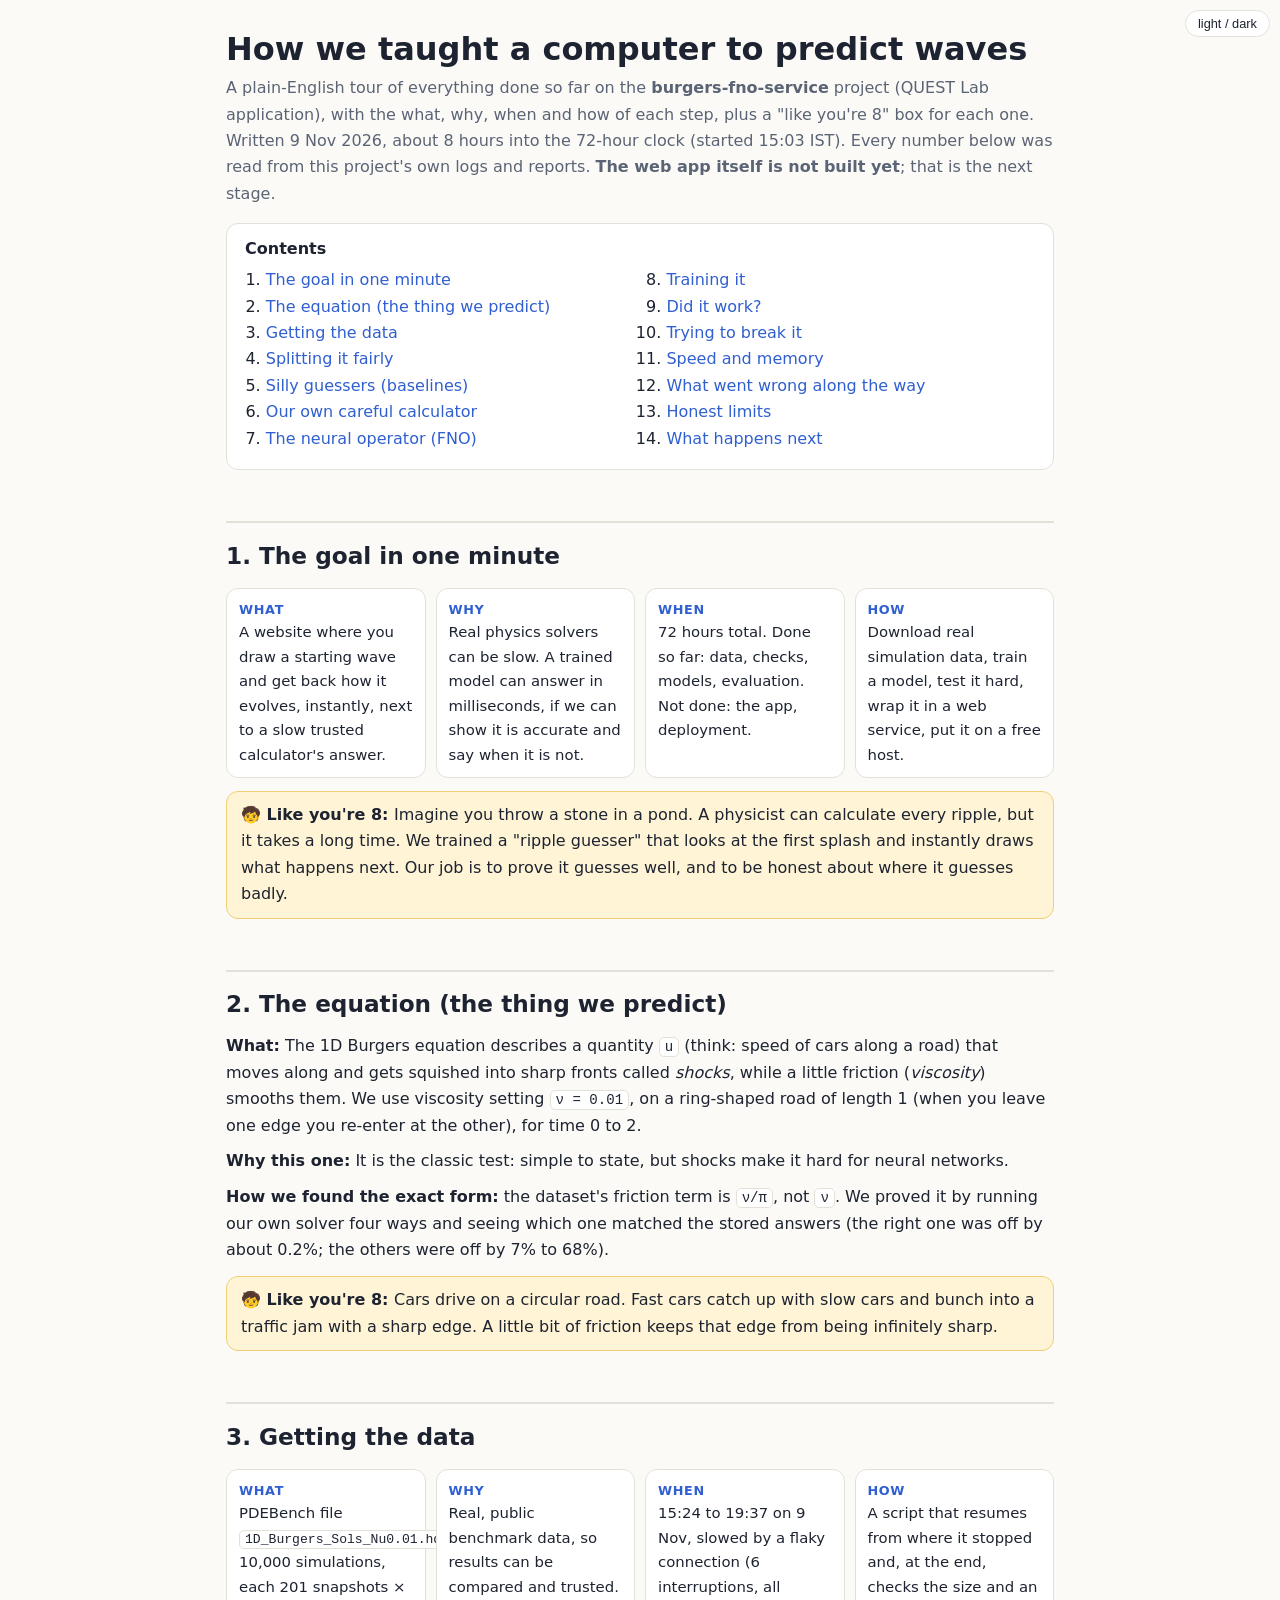
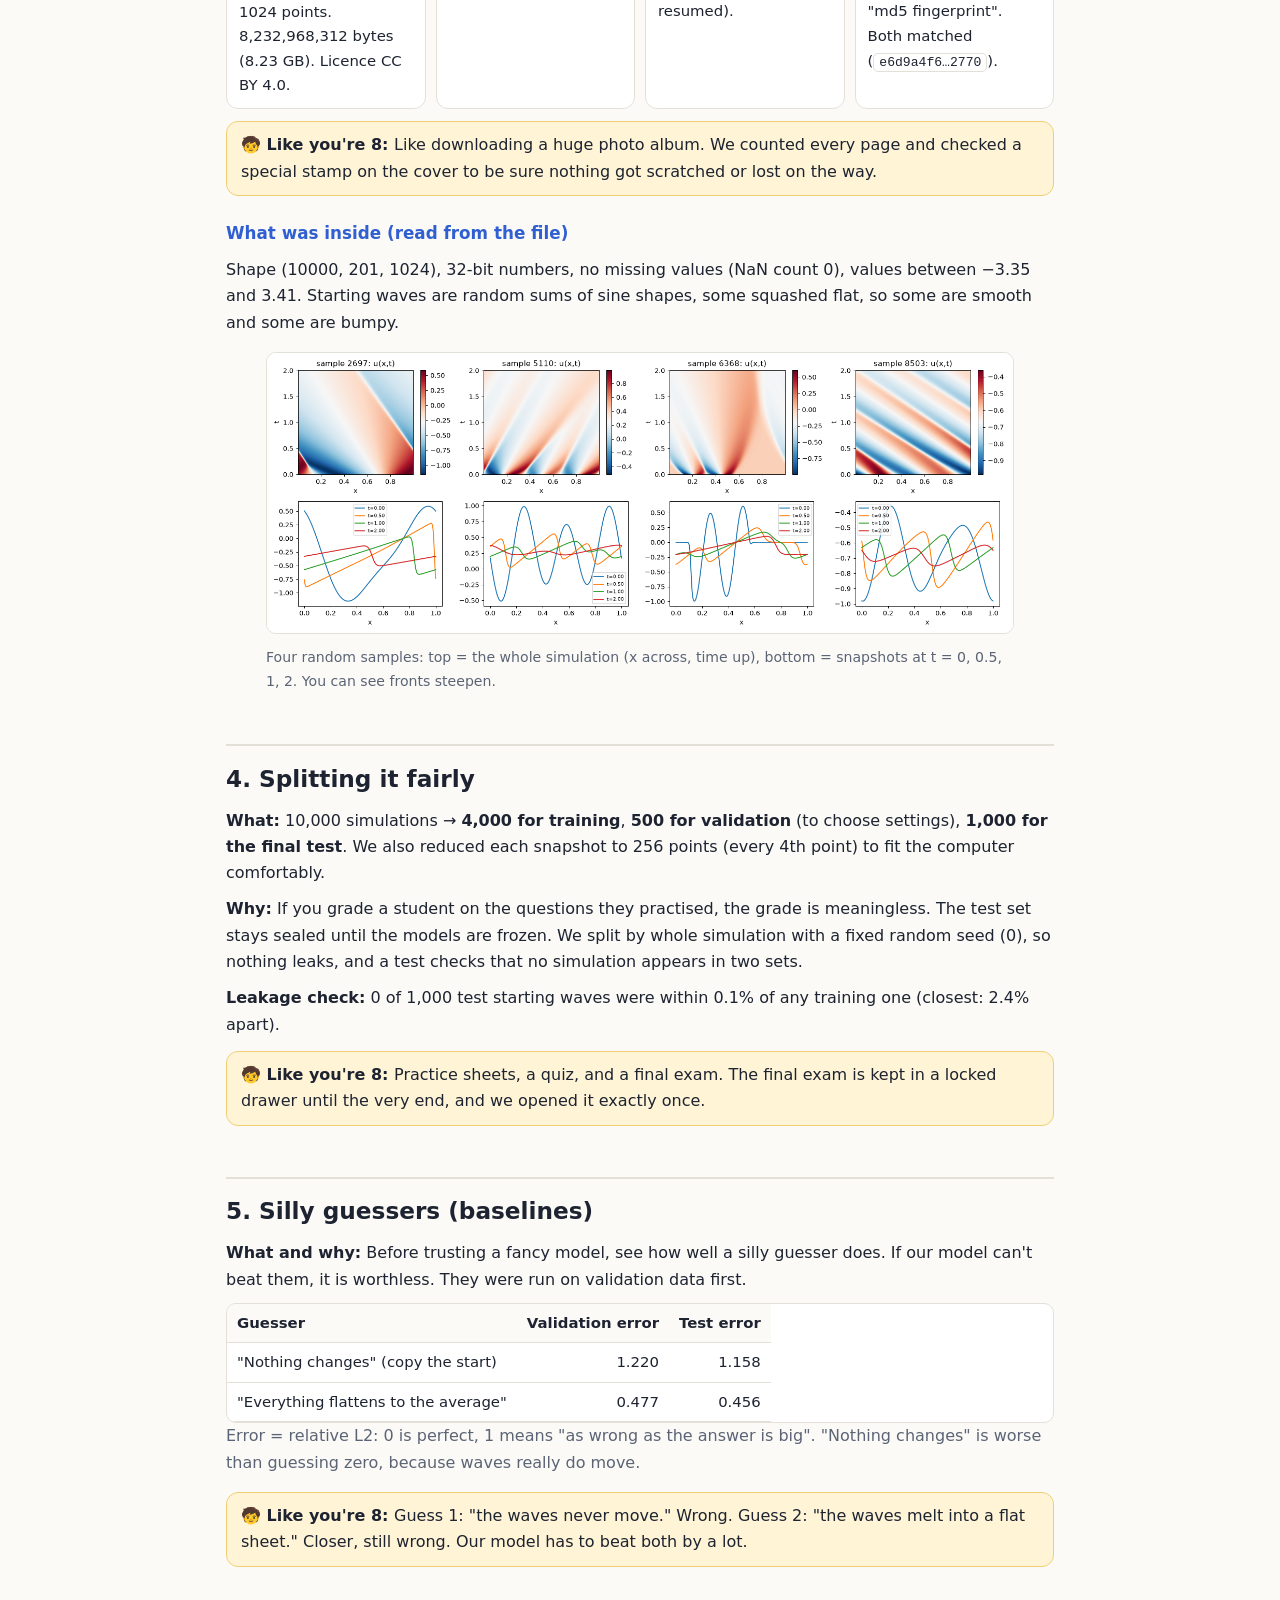
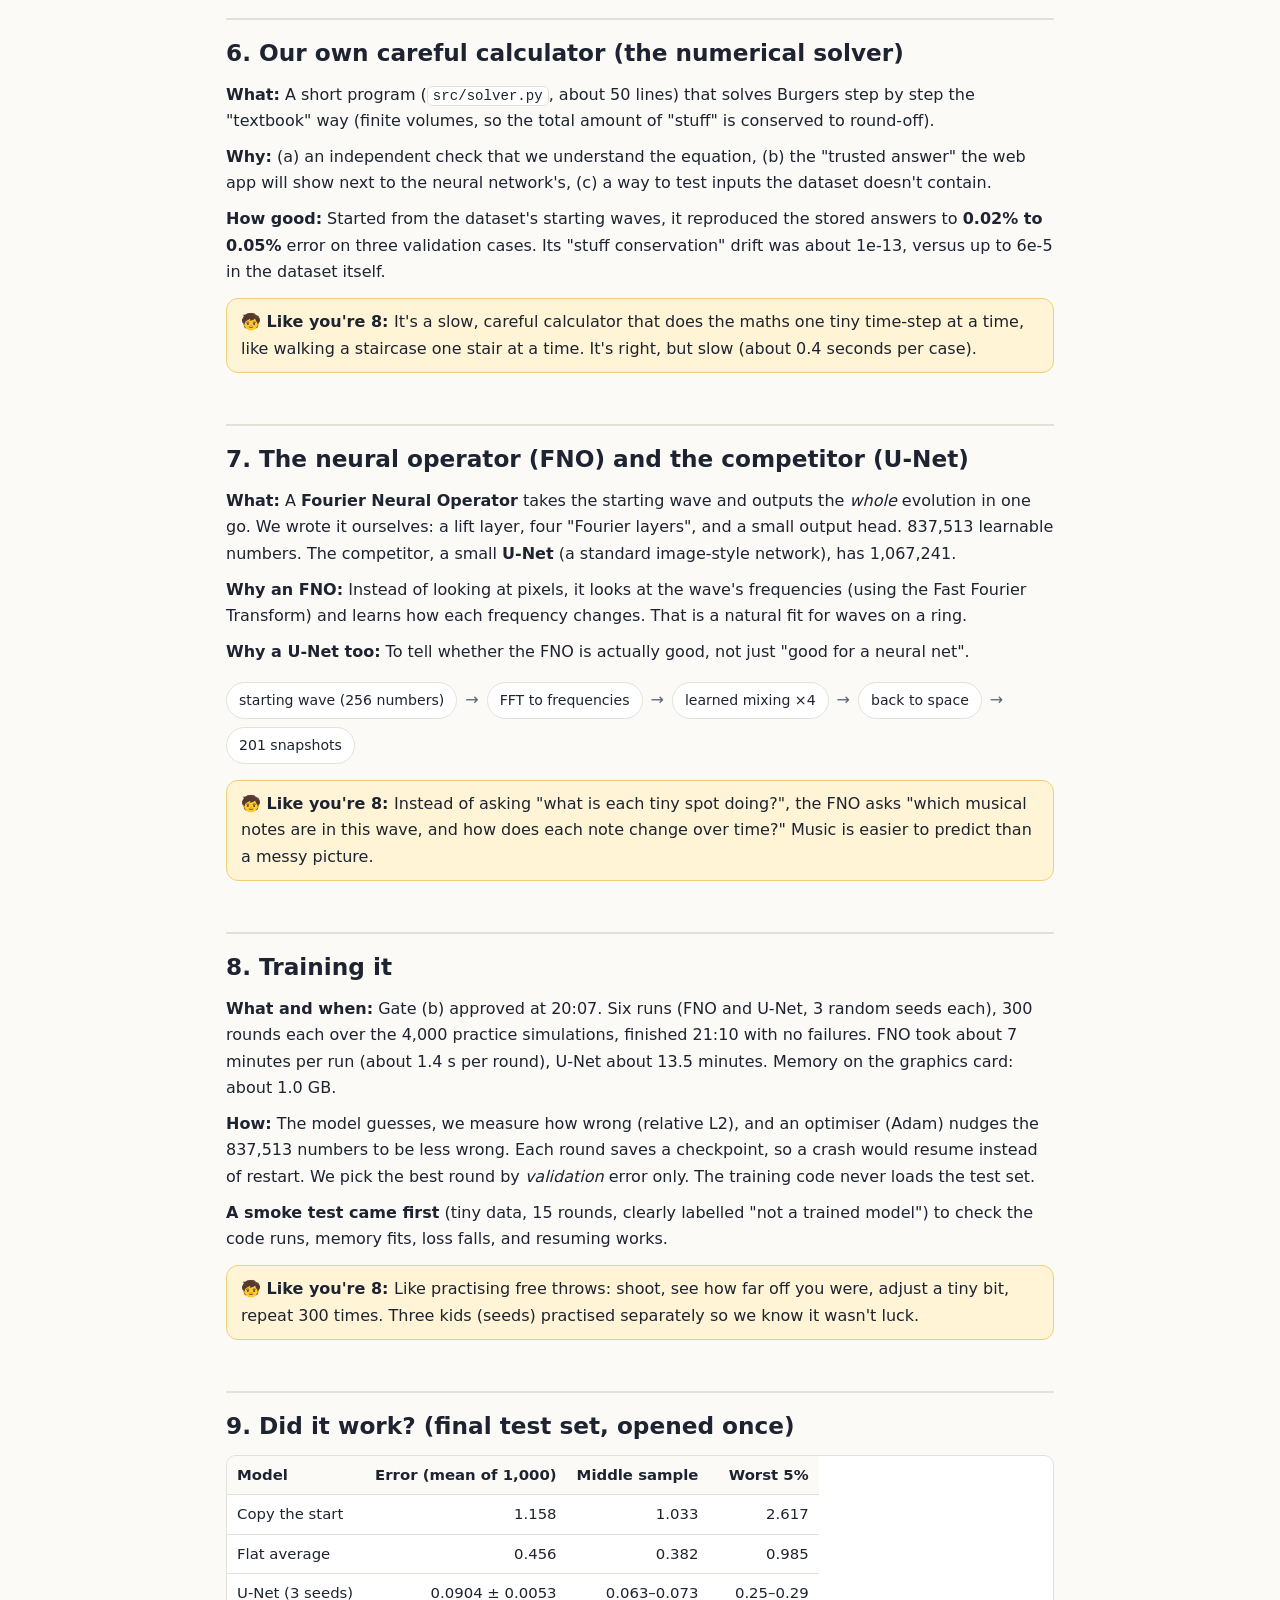
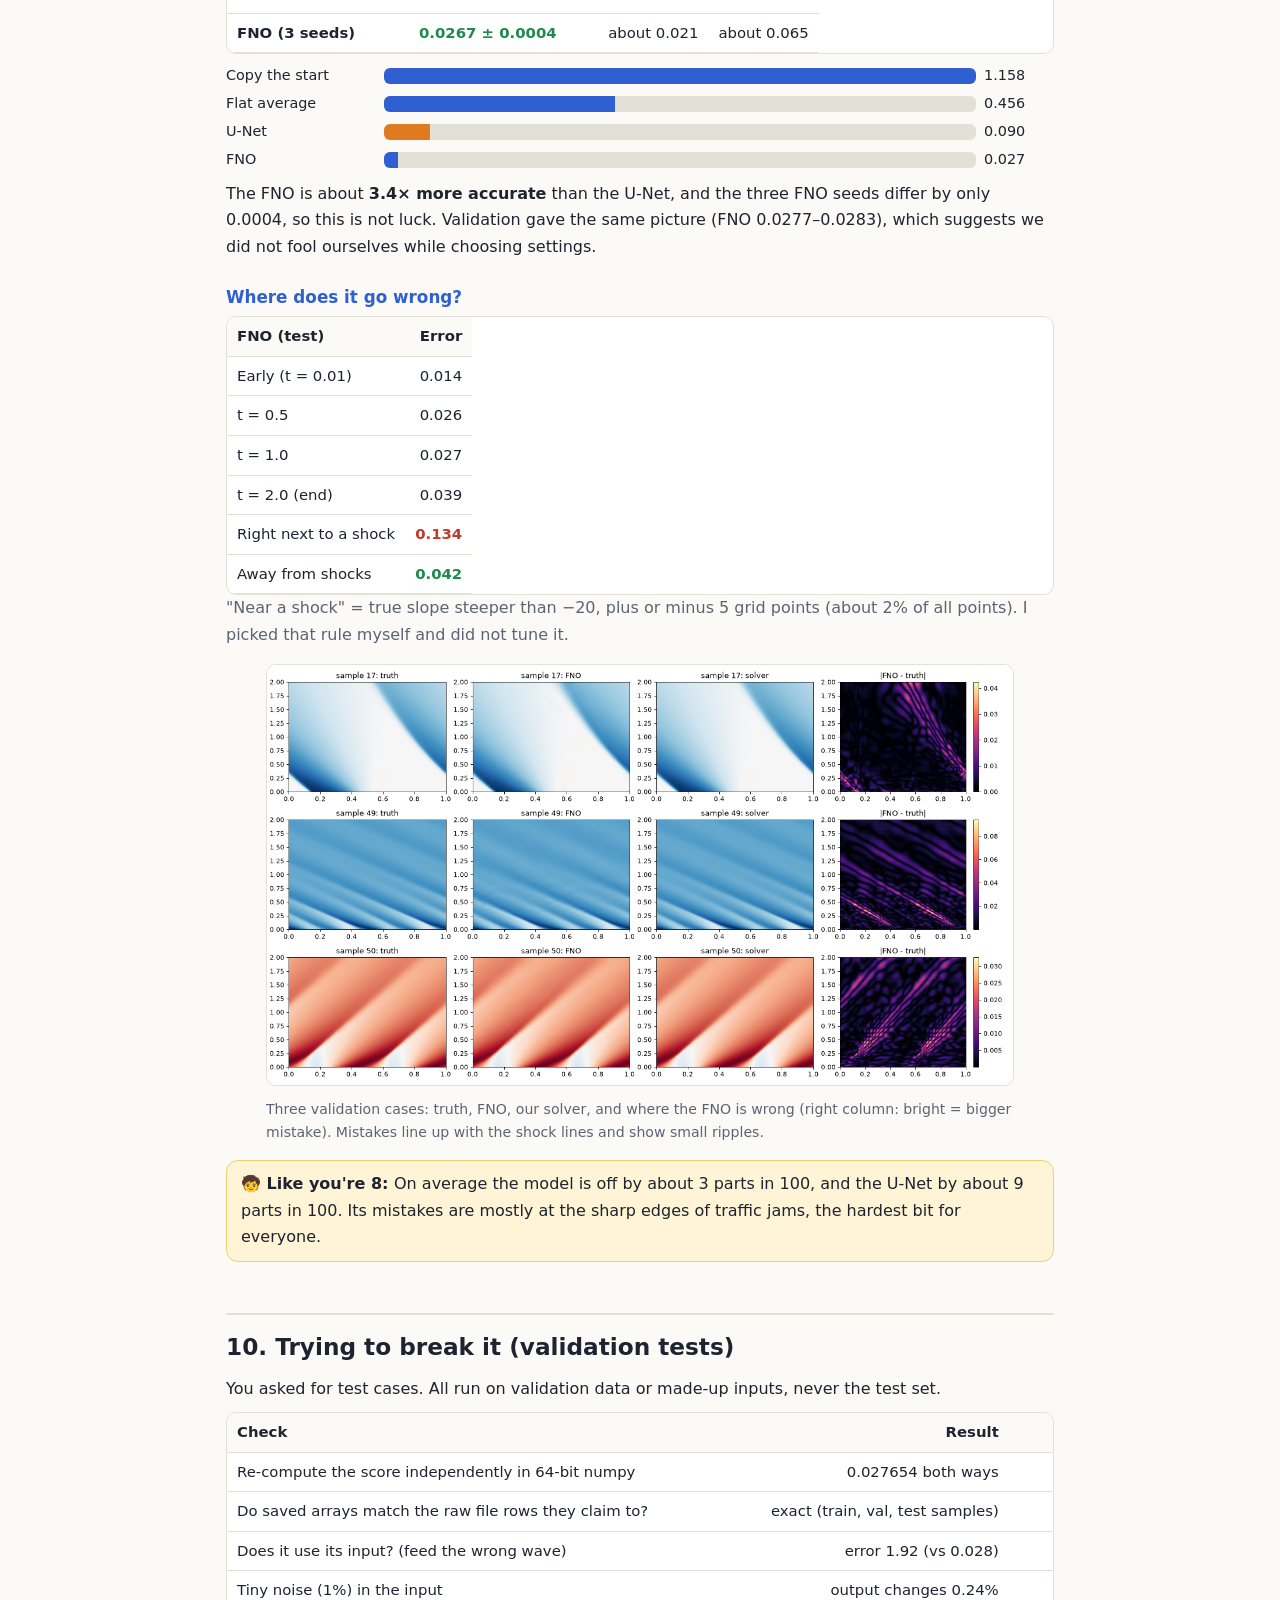
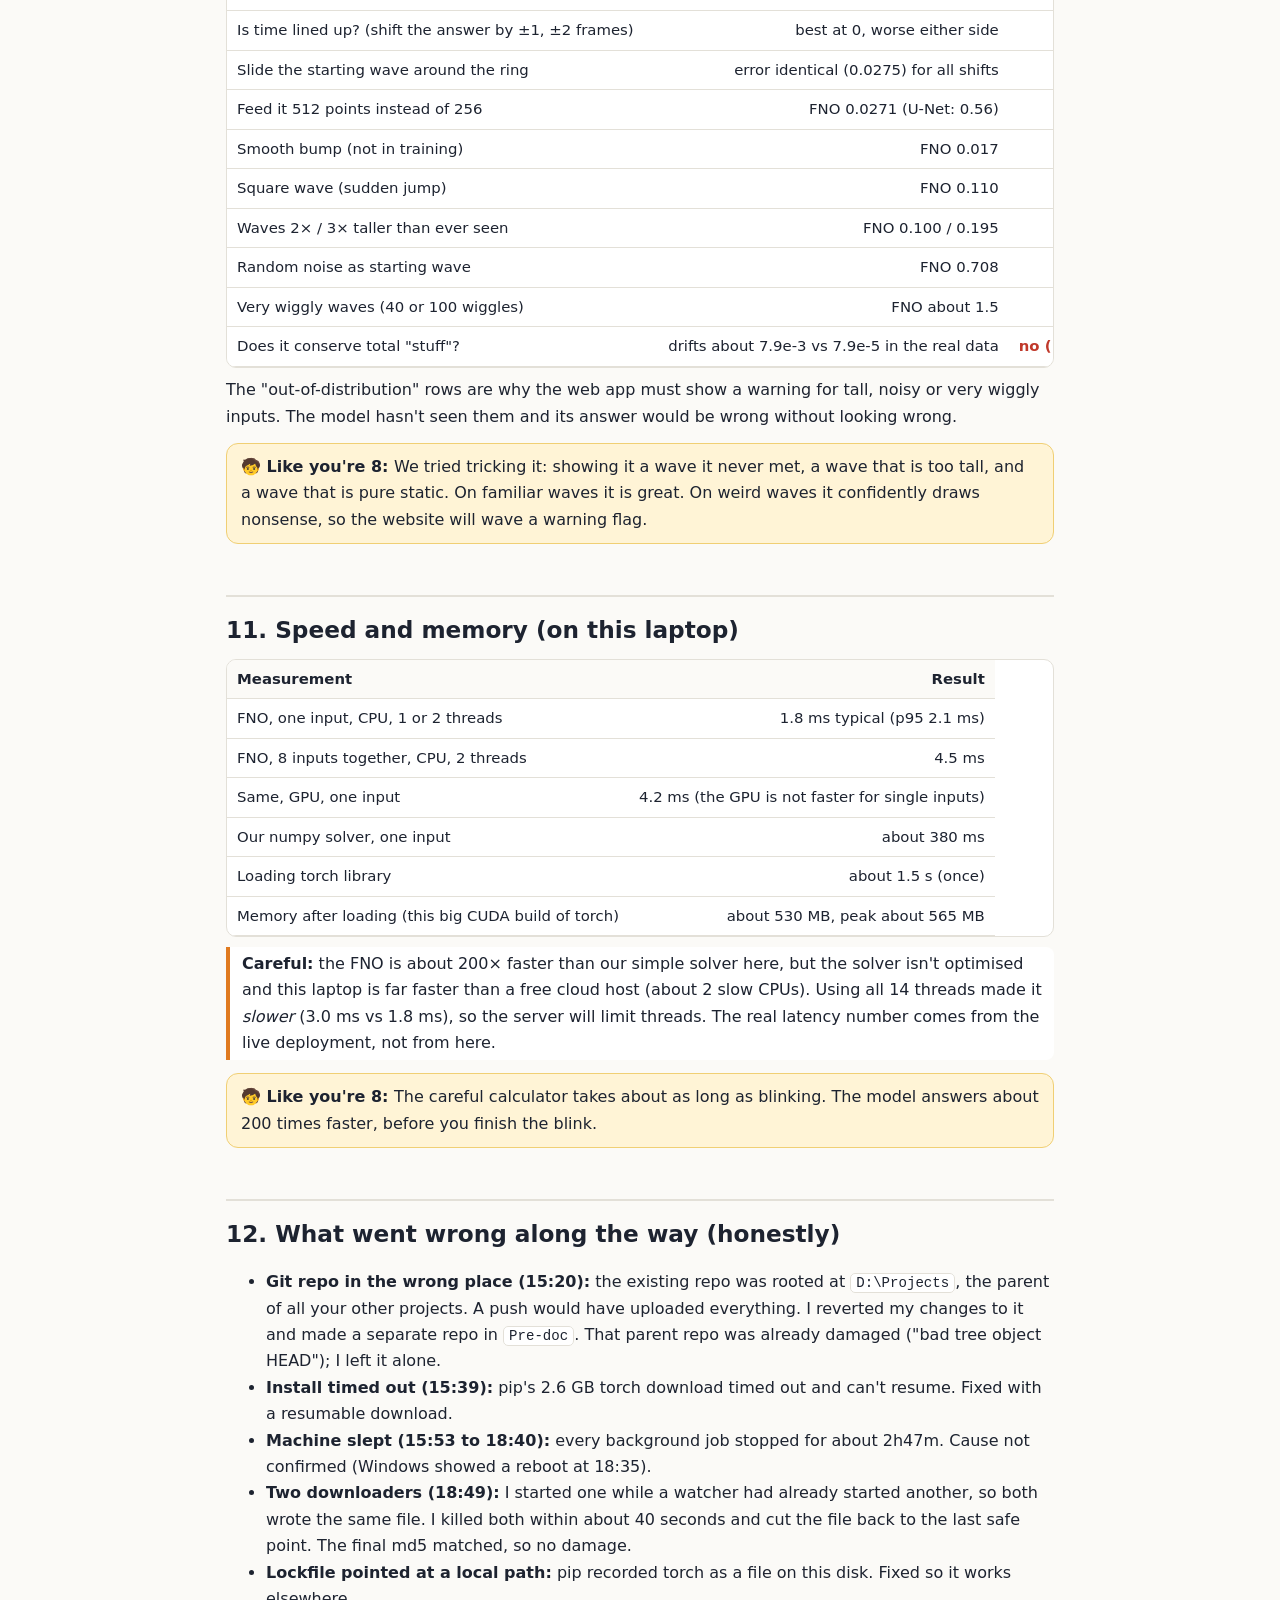
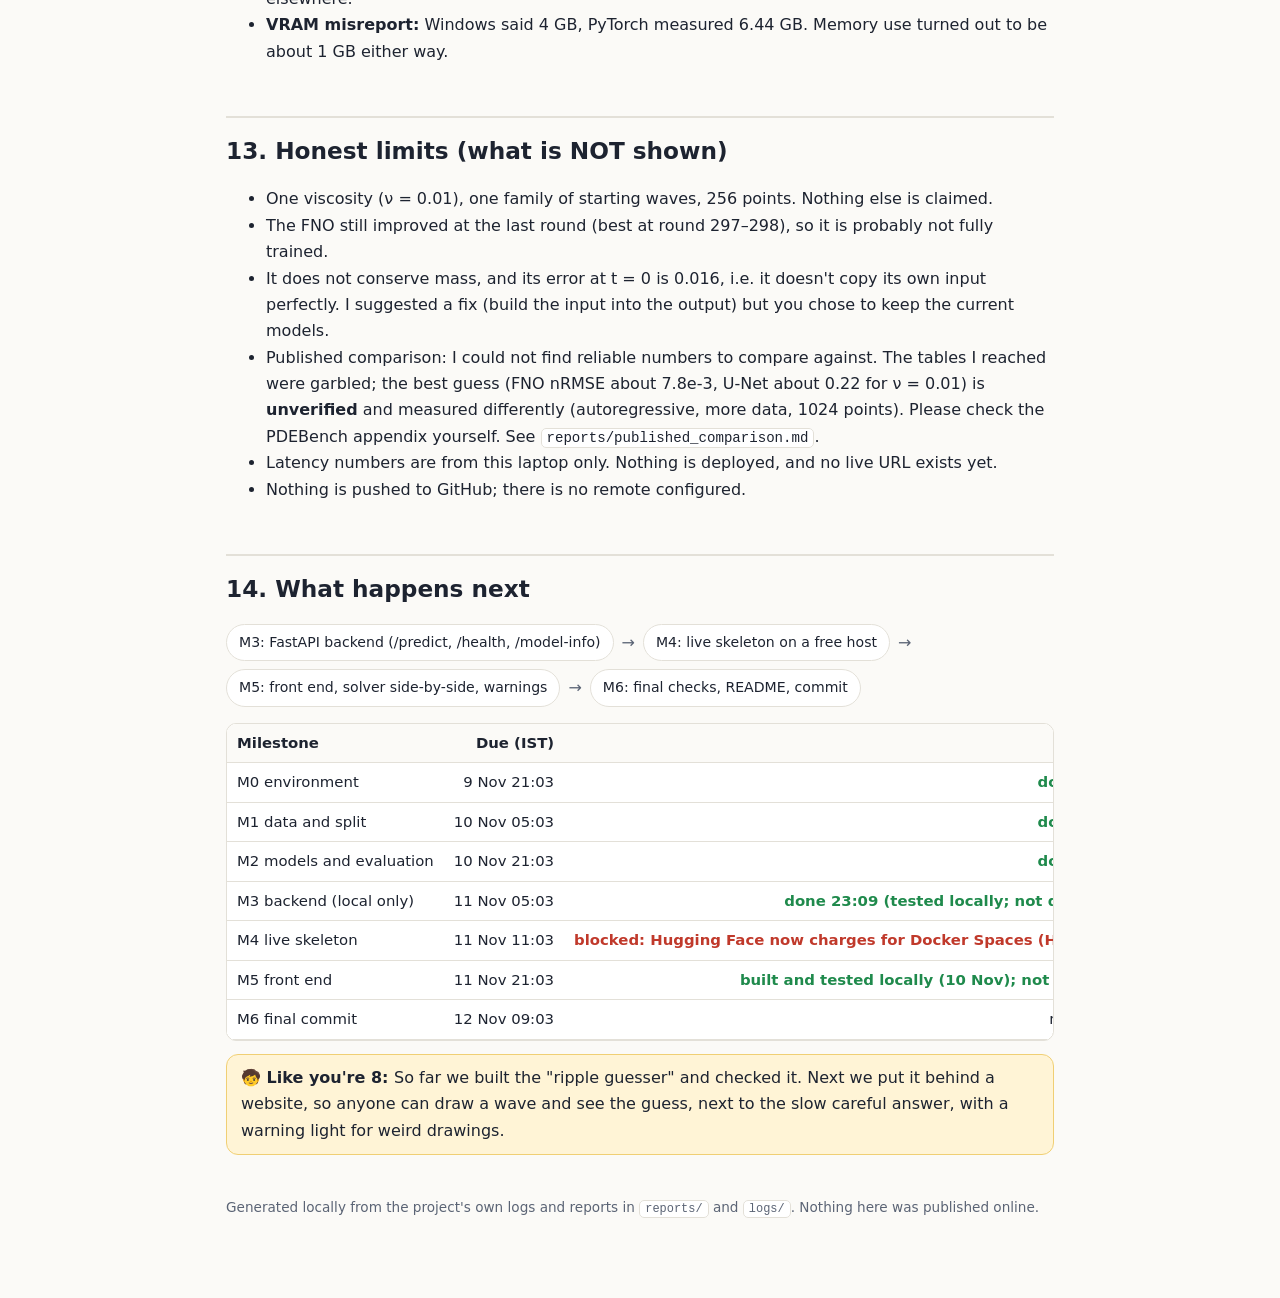
==== commit e245dcf3: "README, explainer update, final screenshots, WORKLOG/TIMELINE Co-Authored-By: Claude Sonnet 5.5 <nor" ====
--- a/docs/process_explained.html
+++ b/docs/process_explained.html
@@ -225,8 +225,8 @@
 <tr><td>M1 data and split</td><td>10 Nov 05:03</td><td class="good">done 20:07</td></tr>
 <tr><td>M2 models and evaluation</td><td>10 Nov 21:03</td><td class="good">done 21:13</td></tr>
 <tr><td>M3 backend (local only)</td><td>11 Nov 05:03</td><td class="good">done 23:09 (tested locally; not deployed)</td></tr>
-<tr><td>M4 live skeleton</td><td>11 Nov 11:03</td><td>not started</td></tr>
-<tr><td>M5 front end</td><td>11 Nov 21:03</td><td>not started</td></tr>
+<tr><td>M4 live skeleton</td><td>11 Nov 11:03</td><td class="bad">blocked: Hugging Face now charges for Docker Spaces (HTTP 402)</td></tr>
+<tr><td>M5 front end</td><td>11 Nov 21:03</td><td class="good">built and tested locally (10 Nov); not deployed</td></tr>
 <tr><td>M6 final commit</td><td>12 Nov 09:03</td><td>not started</td></tr></table>
 <div class="kid">So far we built the "ripple guesser" and checked it. Next we put it behind a website, so anyone can draw a wave and see the guess, next to the slow careful answer, with a warning light for weird drawings.</div>
 
